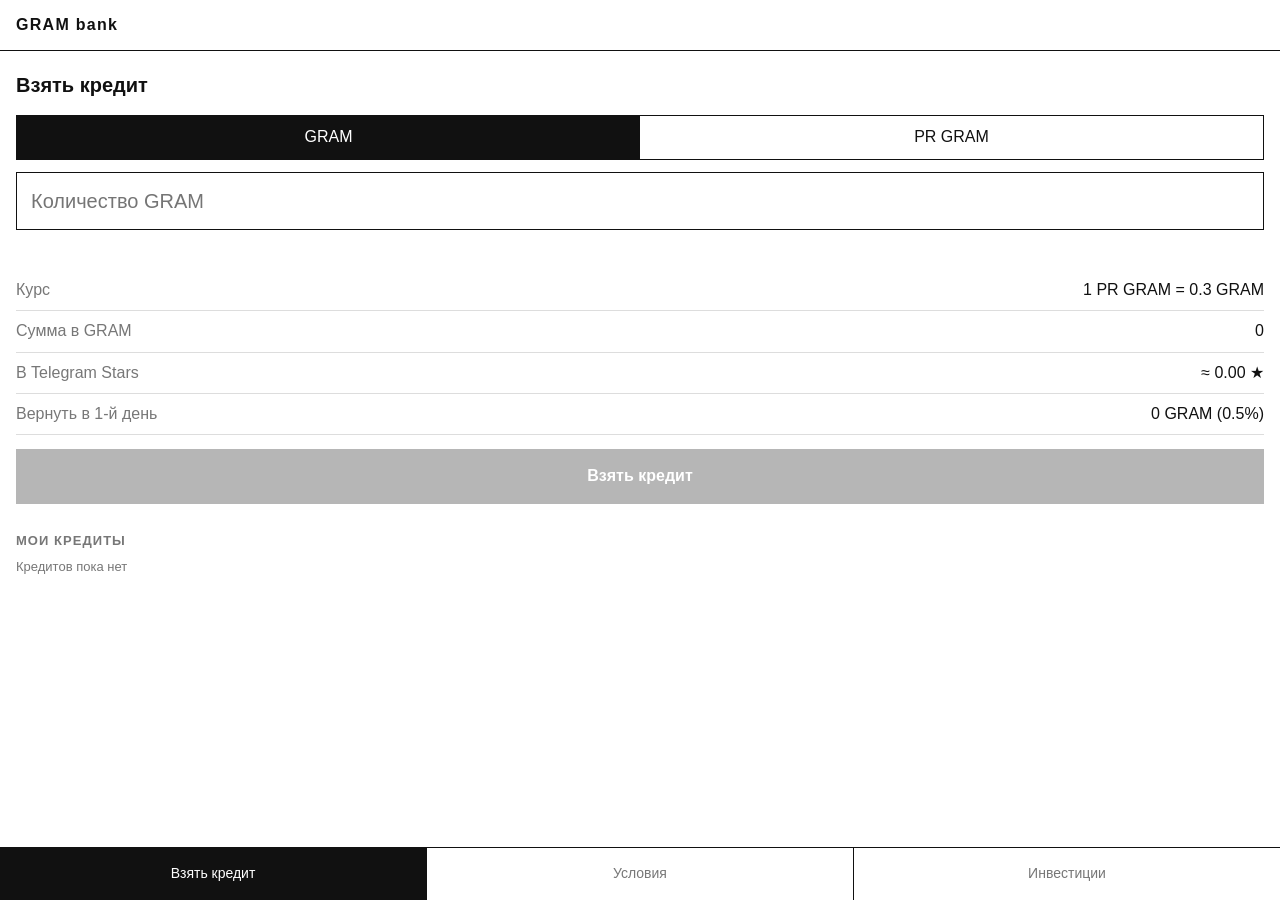
==== index.html @ a2b30359 "Add files via upload" ====
<!DOCTYPE html>
<html lang="ru">
<head>
  <meta charset="UTF-8">
  <meta name="viewport" content="width=device-width, initial-scale=1, maximum-scale=1, user-scalable=no, viewport-fit=cover">
  <title>GRAM bank</title>
  <script src="https://telegram.org/js/telegram-web-app.js"></script>
  <link rel="stylesheet" href="css/style.css">
</head>
<body>
  <header class="top"><span class="logo">GRAM bank</span><span id="user" class="hint"></span></header>
  <main id="view"></main>
  <nav id="nav"></nav>
  <script type="module" src="js/app.js"></script>
</body>
</html>
---- css/style.css ----
:root{--bg:#fff;--text:#111;--hint:#777;--line:#111;--soft:#ddd;--btn:#111;--btn-text:#fff;--err:#b00020}
*{box-sizing:border-box;margin:0;padding:0;-webkit-tap-highlight-color:transparent}
html,body{height:100%}
body{background:var(--bg);color:var(--text);font:16px/1.4 -apple-system,"Segoe UI",Roboto,sans-serif;display:flex;flex-direction:column}
.top{display:flex;justify-content:space-between;align-items:baseline;padding:14px 16px;border-bottom:1px solid var(--line)}
.logo{font-weight:700;letter-spacing:.08em}
.hint{color:var(--hint);font-size:13px}
main{flex:1;overflow-y:auto;padding:20px 16px}
h1{font-size:20px;font-weight:600;margin-bottom:16px}
h2{font-size:13px;font-weight:600;text-transform:uppercase;letter-spacing:.08em;color:var(--hint);margin:28px 0 8px}
p{margin-bottom:10px}
.seg{display:flex;border:1px solid var(--line);margin-bottom:12px}
.seg button{flex:1;padding:10px;background:none;border:0;color:var(--text);font:inherit;cursor:pointer}
.seg button.on{background:var(--btn);color:var(--btn-text)}
input[type=number]{width:100%;padding:14px;border:1px solid var(--line);background:none;color:var(--text);font:inherit;font-size:20px;border-radius:0;outline:0;-moz-appearance:textfield}
input::-webkit-outer-spin-button,input::-webkit-inner-spin-button{-webkit-appearance:none}
.rows{margin:14px 0}
.row{display:flex;justify-content:space-between;gap:12px;padding:9px 0;border-bottom:1px solid var(--soft)}
.row span:first-child{color:var(--hint)}
.err{color:var(--err);font-size:14px;min-height:20px;margin:6px 0}
.btn{display:block;width:100%;padding:15px;background:var(--btn);color:var(--btn-text);border:1px solid var(--btn);font:inherit;font-weight:600;cursor:pointer;border-radius:0}
.btn:disabled{opacity:.3}
.btn.ghost{background:none;color:var(--text);border-color:var(--line);margin-top:8px}
.opt{display:flex;justify-content:space-between;width:100%;padding:15px 14px;margin-bottom:-1px;background:none;border:1px solid var(--line);color:var(--text);font:inherit;text-align:left;cursor:pointer;border-radius:0}
.opt.on{background:var(--btn);color:var(--btn-text)}
.card{border:1px solid var(--line);padding:12px 14px;margin-bottom:10px}
.card .btn{margin-top:10px;padding:10px}
.card.closed{border-color:var(--soft);color:var(--hint)}
ul.terms{list-style:none}
ul.terms li{padding:10px 0;border-bottom:1px solid var(--soft)}
nav{display:flex;border-top:1px solid var(--line);padding-bottom:env(safe-area-inset-bottom,0)}
nav button{flex:1;padding:16px 4px;background:none;border:0;border-right:1px solid var(--line);color:var(--hint);font:inherit;font-size:14px;cursor:pointer}
nav button:last-child{border-right:0}
nav button.on{color:var(--btn-text);background:var(--btn)}
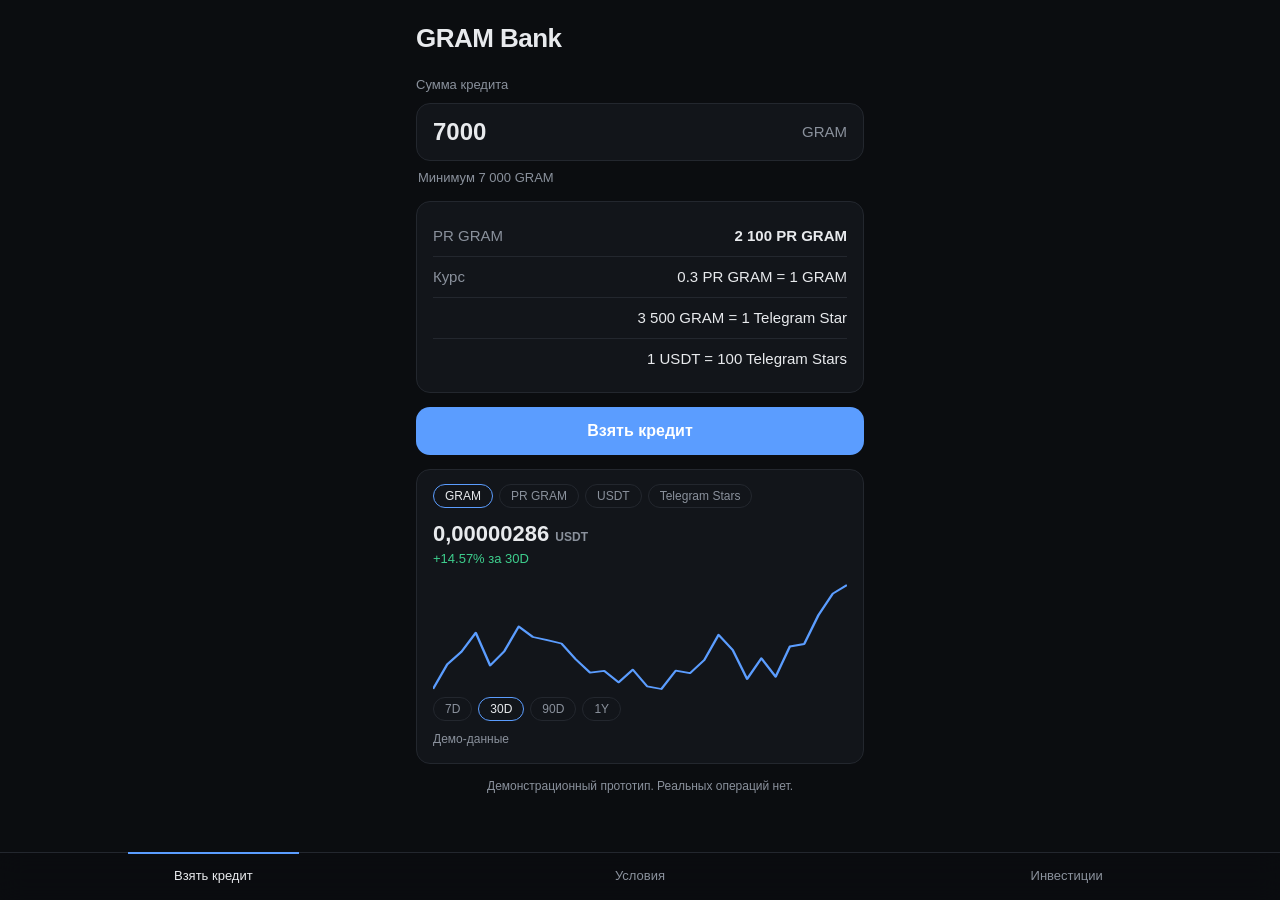
==== commit e36d2c8c: "Add files via upload" ====
--- a/index.html
+++ b/index.html
@@ -1,16 +1,20 @@
 <!DOCTYPE html>
 <html lang="ru">
 <head>
-  <meta charset="UTF-8">
-  <meta name="viewport" content="width=device-width, initial-scale=1, maximum-scale=1, user-scalable=no, viewport-fit=cover">
-  <title>GRAM bank</title>
-  <script src="https://telegram.org/js/telegram-web-app.js"></script>
-  <link rel="stylesheet" href="css/style.css">
+<meta charset="UTF-8">
+<meta name="viewport" content="width=device-width,initial-scale=1,viewport-fit=cover,user-scalable=no">
+<meta name="theme-color" content="#0b0d10">
+<title>GRAM Bank</title>
+<link rel="stylesheet" href="css/style.css">
+<script src="https://telegram.org/js/telegram-web-app.js"></script>
 </head>
 <body>
-  <header class="top"><span class="logo">GRAM bank</span><span id="user" class="hint"></span></header>
-  <main id="view"></main>
-  <nav id="nav"></nav>
-  <script type="module" src="js/app.js"></script>
+<main id="view"></main>
+<nav id="nav">
+<a href="#/loan" data-tab="loan">Взять кредит</a>
+<a href="#/terms" data-tab="terms">Условия</a>
+<a href="#/invest" data-tab="invest">Инвестиции</a>
+</nav>
+<script type="module" src="js/app.js"></script>
 </body>
 </html>
--- a/css/style.css
+++ b/css/style.css
@@ -1,34 +1,44 @@
-:root{--bg:#fff;--text:#111;--hint:#777;--line:#111;--soft:#ddd;--btn:#111;--btn-text:#fff;--err:#b00020}
-*{box-sizing:border-box;margin:0;padding:0;-webkit-tap-highlight-color:transparent}
-html,body{height:100%}
-body{background:var(--bg);color:var(--text);font:16px/1.4 -apple-system,"Segoe UI",Roboto,sans-serif;display:flex;flex-direction:column}
-.top{display:flex;justify-content:space-between;align-items:baseline;padding:14px 16px;border-bottom:1px solid var(--line)}
-.logo{font-weight:700;letter-spacing:.08em}
-.hint{color:var(--hint);font-size:13px}
-main{flex:1;overflow-y:auto;padding:20px 16px}
-h1{font-size:20px;font-weight:600;margin-bottom:16px}
-h2{font-size:13px;font-weight:600;text-transform:uppercase;letter-spacing:.08em;color:var(--hint);margin:28px 0 8px}
-p{margin-bottom:10px}
-.seg{display:flex;border:1px solid var(--line);margin-bottom:12px}
-.seg button{flex:1;padding:10px;background:none;border:0;color:var(--text);font:inherit;cursor:pointer}
-.seg button.on{background:var(--btn);color:var(--btn-text)}
-input[type=number]{width:100%;padding:14px;border:1px solid var(--line);background:none;color:var(--text);font:inherit;font-size:20px;border-radius:0;outline:0;-moz-appearance:textfield}
-input::-webkit-outer-spin-button,input::-webkit-inner-spin-button{-webkit-appearance:none}
-.rows{margin:14px 0}
-.row{display:flex;justify-content:space-between;gap:12px;padding:9px 0;border-bottom:1px solid var(--soft)}
-.row span:first-child{color:var(--hint)}
-.err{color:var(--err);font-size:14px;min-height:20px;margin:6px 0}
-.btn{display:block;width:100%;padding:15px;background:var(--btn);color:var(--btn-text);border:1px solid var(--btn);font:inherit;font-weight:600;cursor:pointer;border-radius:0}
-.btn:disabled{opacity:.3}
-.btn.ghost{background:none;color:var(--text);border-color:var(--line);margin-top:8px}
-.opt{display:flex;justify-content:space-between;width:100%;padding:15px 14px;margin-bottom:-1px;background:none;border:1px solid var(--line);color:var(--text);font:inherit;text-align:left;cursor:pointer;border-radius:0}
-.opt.on{background:var(--btn);color:var(--btn-text)}
-.card{border:1px solid var(--line);padding:12px 14px;margin-bottom:10px}
-.card .btn{margin-top:10px;padding:10px}
-.card.closed{border-color:var(--soft);color:var(--hint)}
-ul.terms{list-style:none}
-ul.terms li{padding:10px 0;border-bottom:1px solid var(--soft)}
-nav{display:flex;border-top:1px solid var(--line);padding-bottom:env(safe-area-inset-bottom,0)}
-nav button{flex:1;padding:16px 4px;background:none;border:0;border-right:1px solid var(--line);color:var(--hint);font:inherit;font-size:14px;cursor:pointer}
-nav button:last-child{border-right:0}
-nav button.on{color:var(--btn-text);background:var(--btn)}
+:root{--bg:#0b0d10;--card:#12151a;--line:#23272e;--tx:#e8eaed;--mu:#8a919c;--ac:#5b9dff;--ok:#3ecf8e;--bad:#ff6b6b;--r:14px}
+*{box-sizing:border-box;margin:0;-webkit-tap-highlight-color:transparent}
+body{background:var(--bg);color:var(--tx);font:15px/1.45 -apple-system,BlinkMacSystemFont,"Segoe UI",Roboto,sans-serif}
+main{max-width:480px;margin:0 auto;padding:20px 16px calc(90px + env(safe-area-inset-bottom))}
+.page.enter{animation:in .28s ease both}
+@keyframes in{from{opacity:0;transform:translateY(6px)}to{opacity:1;transform:none}}
+h1{font-size:26px;font-weight:600;letter-spacing:-.02em;margin-bottom:18px}
+h2{font-size:12px;font-weight:500;color:var(--mu);text-transform:uppercase;letter-spacing:.06em;margin-bottom:10px}
+.sub,.hint{color:var(--mu);font-size:13px;margin:-8px 0 14px}
+.hint{margin:8px 2px 14px}.hint.err{color:var(--bad)}
+.lbl{display:block;color:var(--mu);font-size:13px;margin-bottom:8px}
+.card{background:var(--card);border:1px solid var(--line);border-radius:var(--r);padding:14px 16px;margin-bottom:14px}
+.field{display:flex;align-items:center;background:var(--card);border:1px solid var(--line);border-radius:var(--r);padding:0 16px;transition:border-color .2s}
+.field:focus-within{border-color:var(--ac)}
+.field input{flex:1;min-width:0;background:none;border:0;outline:0;color:var(--tx);font-size:24px;font-weight:600;padding:14px 0}
+.field span{color:var(--mu);font-weight:500}
+.rows>div{display:flex;justify-content:space-between;gap:12px;padding:9px 0;border-bottom:1px solid var(--line)}
+.rows>div:last-child{border:0}.rows>div>span:first-child{color:var(--mu)}.rows>div>span:last-child{text-align:right}
+.btn,.btn2{display:block;width:100%;border:0;border-radius:var(--r);padding:15px;font-size:16px;font-weight:600;cursor:pointer;transition:transform .12s,opacity .2s}
+.btn{background:var(--ac);color:#fff;margin:4px 0 14px}.btn:active,.btn2:active{transform:scale(.98)}
+.btn2{background:none;border:1px solid var(--line);color:var(--tx);padding:11px}
+.btn2.buy{color:var(--ok)}.btn2.sell{color:var(--bad)}
+.two{display:grid;grid-template-columns:1fr 1fr;gap:10px}
+.opts{display:grid;gap:8px;margin-bottom:14px}
+.opt{display:flex;justify-content:space-between;align-items:center;background:var(--card);border:1px solid var(--line);border-radius:var(--r);color:var(--tx);padding:14px 16px;font-size:15px;cursor:pointer;transition:border-color .2s}
+.opt.on{border-color:var(--ac)}
+.chips{display:flex;gap:6px;flex-wrap:wrap;margin-bottom:10px}
+.chip{background:none;border:1px solid var(--line);color:var(--mu);border-radius:20px;padding:4px 11px;font-size:12px;cursor:pointer}
+.chip.on{color:var(--tx);border-color:var(--ac)}
+.big{font-size:22px;font-weight:600}
+.up{color:var(--ok)}.dn{color:var(--bad)}
+.chart svg{width:100%;height:120px;display:block;margin-top:8px}
+.chart polyline{fill:none;stroke:var(--ac);stroke-width:1.8;stroke-linejoin:round;stroke-dasharray:1000;stroke-dashoffset:1000;animation:draw .9s ease forwards}
+@keyframes draw{to{stroke-dashoffset:0}}
+input[type=range]{width:100%;accent-color:var(--ac);margin:6px 0 12px}
+.loan{display:flex;justify-content:space-between;align-items:center;gap:10px;padding:8px 0;border-bottom:1px solid var(--line)}
+.loan:last-child{border:0}.loan small{color:var(--mu);display:block}
+.loan .btn2{width:auto;padding:7px 12px;font-size:13px}
+.note{color:var(--mu);font-size:12px;text-align:center;margin-top:6px}
+nav{position:fixed;left:0;right:0;bottom:0;display:flex;background:rgba(11,13,16,.92);backdrop-filter:blur(12px);border-top:1px solid var(--line);padding-bottom:env(safe-area-inset-bottom)}
+nav a{flex:1;text-align:center;color:var(--mu);text-decoration:none;font-size:13px;padding:14px 4px;position:relative;transition:color .2s}
+nav a.on{color:var(--tx)}
+nav a.on::before{content:"";position:absolute;top:-1px;left:30%;right:30%;height:2px;background:var(--ac)}
+.toast{position:fixed;left:50%;bottom:calc(80px + env(safe-area-inset-bottom));transform:translateX(-50%);background:var(--tx);color:var(--bg);padding:10px 16px;border-radius:10px;font-size:14px;animation:in .25s both;z-index:9}
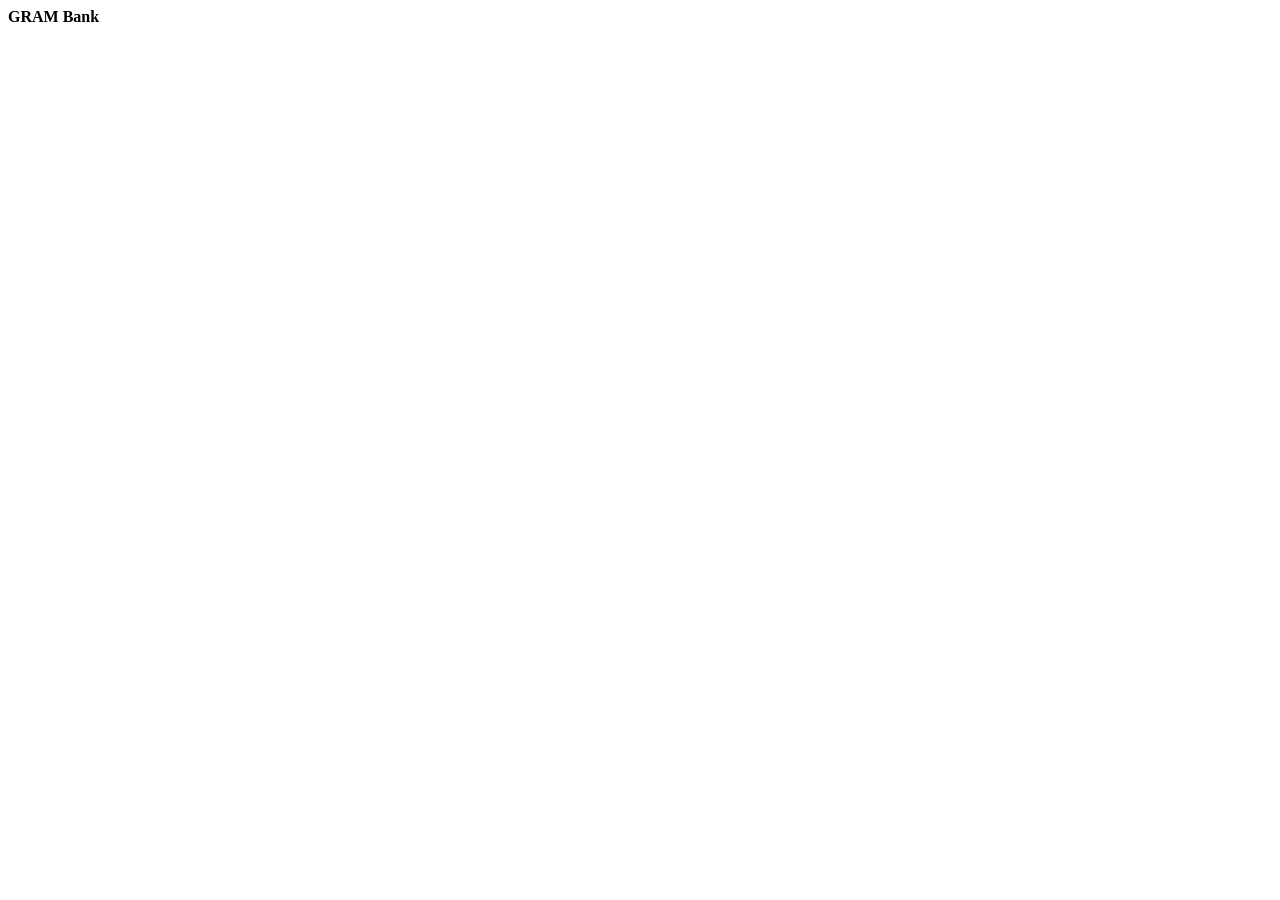
==== commit 58edb158: "Add files via upload" ====
--- a/index.html
+++ b/index.html
@@ -1,20 +1,8 @@
-<!DOCTYPE html>
-<html lang="ru">
-<head>
-<meta charset="UTF-8">
+<!doctype html>
+<html lang="ru"><head><meta charset="utf-8">
 <meta name="viewport" content="width=device-width,initial-scale=1,viewport-fit=cover,user-scalable=no">
-<meta name="theme-color" content="#0b0d10">
-<title>GRAM Bank</title>
-<link rel="stylesheet" href="css/style.css">
-<script src="https://telegram.org/js/telegram-web-app.js"></script>
-</head>
-<body>
-<main id="view"></main>
-<nav id="nav">
-<a href="#/loan" data-tab="loan">Взять кредит</a>
-<a href="#/terms" data-tab="terms">Условия</a>
-<a href="#/invest" data-tab="invest">Инвестиции</a>
-</nav>
-<script type="module" src="js/app.js"></script>
-</body>
-</html>
+<title>GRAM Bank</title><meta name="theme-color" content="#0b0b0c">
+<link rel="icon" href="assets/icon.svg"><link rel="stylesheet" href="css/style.css">
+<script src="https://telegram.org/js/telegram-web-app.js"></script></head>
+<body><header><i class="logo"></i><b>GRAM Bank</b></header><main id="view"></main><nav id="nav"></nav>
+<script type="module" src="js/app.js"></script></body></html>
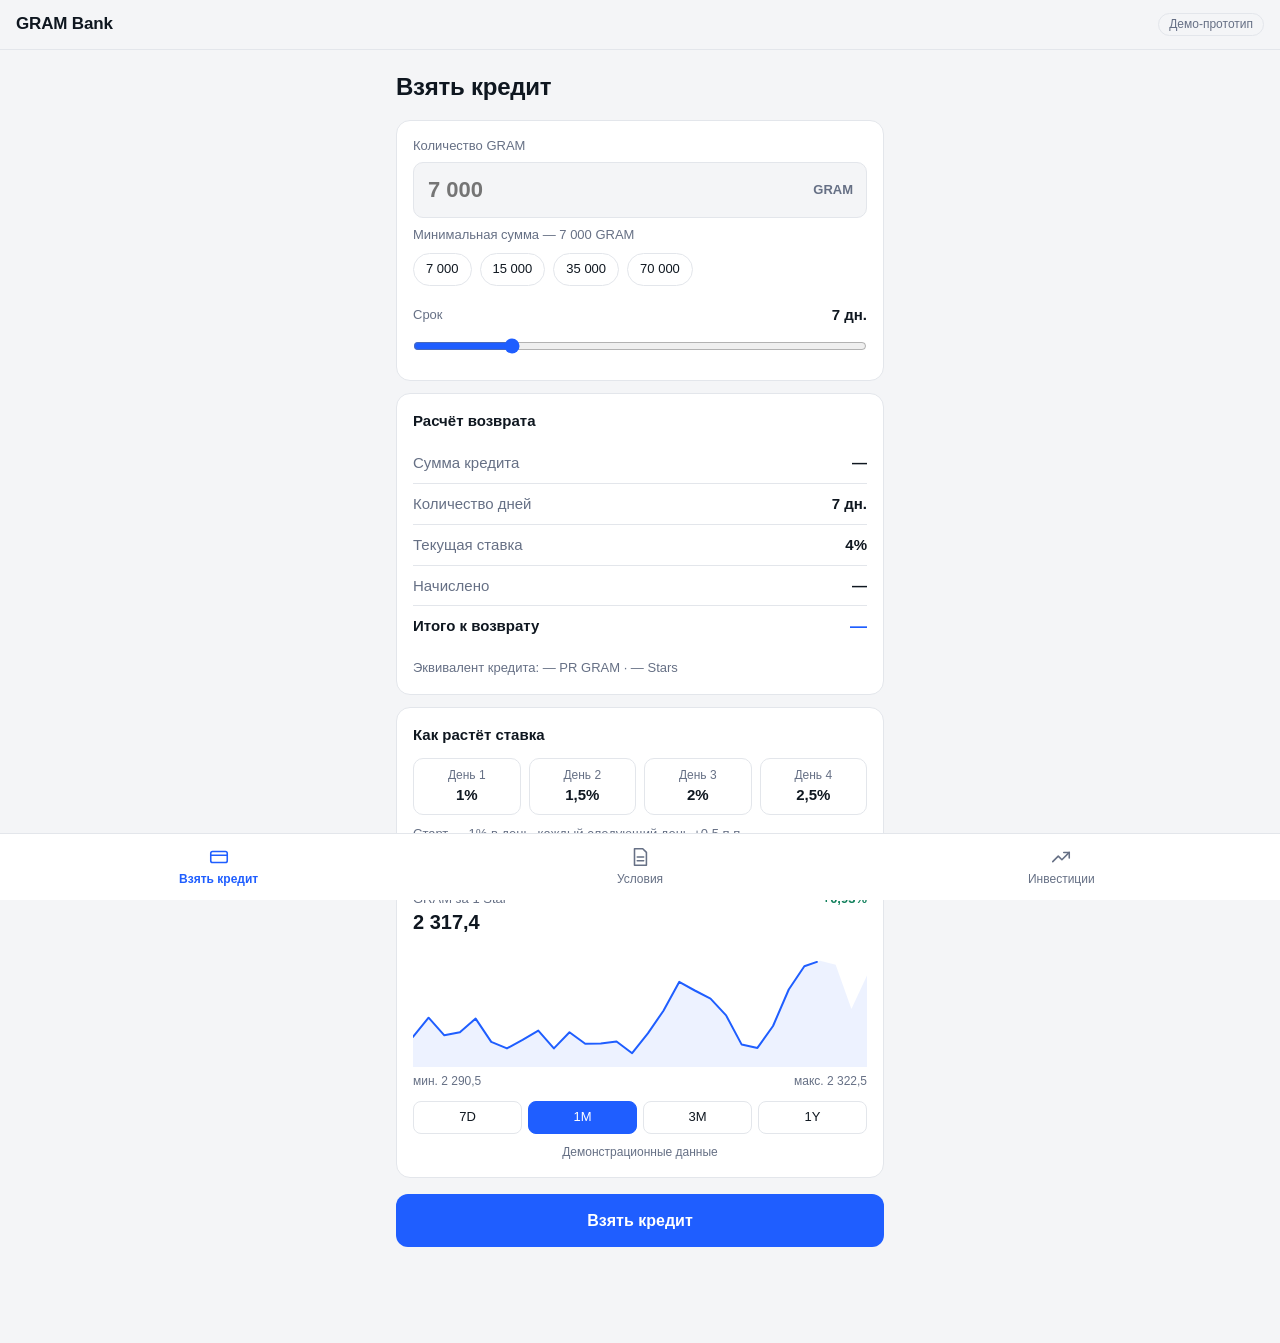
==== commit 919c5624: "Rename gram-bank.html to index.html" ====
--- a/index.html
+++ b/index.html
@@ -1,8 +1,524 @@
-<!doctype html>
-<html lang="ru"><head><meta charset="utf-8">
-<meta name="viewport" content="width=device-width,initial-scale=1,viewport-fit=cover,user-scalable=no">
-<title>GRAM Bank</title><meta name="theme-color" content="#0b0b0c">
-<link rel="icon" href="assets/icon.svg"><link rel="stylesheet" href="css/style.css">
-<script src="https://telegram.org/js/telegram-web-app.js"></script></head>
-<body><header><i class="logo"></i><b>GRAM Bank</b></header><main id="view"></main><nav id="nav"></nav>
-<script type="module" src="js/app.js"></script></body></html>
+<!DOCTYPE html>
+<html lang="ru">
+<head>
+<meta charset="utf-8">
+<meta name="viewport" content="width=device-width, initial-scale=1, viewport-fit=cover">
+<title>GRAM Bank</title>
+<style>
+:root{
+  --bg:#f4f5f7; --card:#fff; --line:#e3e6eb; --text:#0f1720; --muted:#667085;
+  --accent:#1f5eff; --accent-soft:rgba(31,94,255,.08); --err:#d92d20; --ok:#12805c;
+  --r:14px;
+}
+@media (prefers-color-scheme:dark){
+  :root:not([data-theme="light"]){
+    --bg:#0e1116; --card:#161a21; --line:#252b35; --text:#eef1f5; --muted:#8f99a8;
+    --accent:#4d86ff; --accent-soft:rgba(77,134,255,.12); --err:#ff6b5e; --ok:#3ecf9b;
+  }
+}
+:root[data-theme="dark"]{
+  --bg:#0e1116; --card:#161a21; --line:#252b35; --text:#eef1f5; --muted:#8f99a8;
+  --accent:#4d86ff; --accent-soft:rgba(77,134,255,.12); --err:#ff6b5e; --ok:#3ecf9b;
+}
+*{box-sizing:border-box;margin:0;-webkit-tap-highlight-color:transparent}
+html,body{background:var(--bg);color:var(--text);font:15px/1.45 -apple-system,BlinkMacSystemFont,"Segoe UI",Roboto,Helvetica,Arial,sans-serif}
+body{padding-top:env(safe-area-inset-top,0px)}
+h1{font-size:24px;font-weight:700;letter-spacing:-.01em;margin:4px 0 16px}
+h2{font-size:15px;font-weight:600;margin-bottom:12px}
+button{font:inherit;color:inherit;border:0;background:none;cursor:pointer}
+small{font-size:12px;color:var(--muted)}
+
+.top{position:sticky;top:0;z-index:5;display:flex;justify-content:space-between;align-items:center;
+  padding:12px 16px;background:var(--bg);border-bottom:1px solid var(--line)}
+.brand{font-weight:700;font-size:17px;letter-spacing:-.01em}
+.badge{font-size:12px;color:var(--muted);border:1px solid var(--line);border-radius:999px;padding:2px 10px}
+
+main{max-width:520px;margin:0 auto;padding:16px 16px calc(96px + env(safe-area-inset-bottom,0px))}
+.view{display:none}
+.view.active{display:block;animation:in .25s ease}
+.step[hidden]{display:none}
+.step{animation:in .25s ease}
+@keyframes in{from{opacity:0;transform:translateY(6px)}to{opacity:1;transform:none}}
+
+.card{background:var(--card);border:1px solid var(--line);border-radius:var(--r);padding:16px;margin-bottom:12px}
+.hint{font-size:13px;color:var(--muted);margin-top:10px}
+.top-hint{margin:-8px 0 14px}
+.strong{font-weight:600}
+.row-between{display:flex;justify-content:space-between;align-items:center}
+
+label{display:block;font-size:13px;color:var(--muted);margin-bottom:6px}
+.input-wrap{position:relative}
+input[type=text]{width:100%;font-size:22px;font-weight:600;line-height:1;font-family:inherit;color:var(--text);background:var(--bg);
+  border:1px solid var(--line);border-radius:10px;padding:14px 72px 14px 14px;outline:0;transition:border-color .15s,box-shadow .15s}
+input[type=text]:focus{border-color:var(--accent);box-shadow:0 0 0 3px var(--accent-soft)}
+input.bad{border-color:var(--err)!important;box-shadow:0 0 0 3px rgba(217,45,32,.12)!important}
+.unit{position:absolute;right:14px;top:50%;transform:translateY(-50%);font-size:13px;color:var(--muted);font-weight:600}
+.msg{font-size:13px;color:var(--muted);margin-top:8px;min-height:19px;transition:color .15s}
+.msg.bad{color:var(--err)}
+.chips{display:flex;gap:8px;flex-wrap:wrap;margin:8px 0 18px}
+.chip{border:1px solid var(--line);border-radius:999px;padding:6px 12px;font-size:13px;transition:transform .1s,border-color .15s}
+.chip:hover{border-color:var(--accent)}
+.chip:active{transform:scale(.96)}
+.slider-head{margin-bottom:8px}
+.slider-head label{margin:0}
+
+input[type=range]{width:100%;accent-color:var(--accent);height:24px}
+
+.rows>div{display:flex;justify-content:space-between;gap:12px;padding:9px 0;border-bottom:1px solid var(--line)}
+.rows>div:last-child{border-bottom:0}
+.rows dt{color:var(--muted)}
+.rows dd{font-weight:600;text-align:right;font-variant-numeric:tabular-nums}
+.rows .total dt{color:var(--text);font-weight:600}
+.rows .total dd{font-size:17px;color:var(--accent)}
+.flash{animation:flash .35s ease}
+@keyframes flash{from{opacity:.3}to{opacity:1}}
+
+.ladder{display:grid;grid-template-columns:repeat(4,1fr);gap:8px}
+.ladder div{border:1px solid var(--line);border-radius:10px;padding:8px;text-align:center;transition:border-color .2s,background .2s}
+.ladder div.on{border-color:var(--accent);background:var(--accent-soft)}
+.ladder small{display:block}
+.ladder b{font-size:15px}
+
+.btn{width:100%;background:var(--accent);color:#fff;font-weight:600;font-size:16px;padding:15px;border-radius:12px;
+  margin-top:4px;transition:transform .1s,opacity .2s,filter .15s}
+.btn:hover{filter:brightness(1.06)}
+.btn:active{transform:scale(.985)}
+.btn:disabled{opacity:.4;cursor:not-allowed;transform:none;filter:none}
+.link-back{color:var(--accent);font-size:14px;padding:4px 0;margin-bottom:6px}
+
+.collateral{display:grid;gap:8px;margin-bottom:12px}
+.opt{display:flex;justify-content:space-between;align-items:center;text-align:left;background:var(--card);
+  border:1px solid var(--line);border-radius:12px;padding:14px 16px;transition:border-color .15s,background .15s,transform .1s}
+.opt span{font-weight:600}
+.opt:hover{border-color:var(--accent)}
+.opt:active{transform:scale(.99)}
+.opt.on{border-color:var(--accent);background:var(--accent-soft);box-shadow:inset 0 0 0 1px var(--accent)}
+
+.seg{display:grid;grid-template-columns:repeat(4,1fr);gap:6px}
+.seg button{border:1px solid var(--line);border-radius:10px;padding:8px 2px;font-size:12px;text-align:center;line-height:1.3;transition:all .15s}
+.seg button small{font-size:13px;font-weight:700;color:var(--text)}
+.seg button.on{border-color:var(--accent);background:var(--accent-soft)}
+
+.terms{display:grid;grid-template-columns:1fr 1fr;gap:8px;margin-bottom:12px}
+.term{background:var(--card);border:1px solid var(--line);border-radius:var(--r);padding:14px}
+.term small{display:block;margin-bottom:6px}
+.term b{font-size:16px}
+
+.chart-head{display:flex;justify-content:space-between;align-items:flex-start;gap:8px;margin-bottom:10px}
+.chart-title{font-size:13px;color:var(--muted)}
+.chart-val{font-size:20px;font-weight:700;font-variant-numeric:tabular-nums}
+.chart-chg{font-size:13px;font-weight:600}
+.up{color:var(--ok)}.down{color:var(--err)}
+.chart svg{display:block;width:100%;height:120px}
+.chart .line{fill:none;stroke:var(--accent);stroke-width:2;stroke-linejoin:round;stroke-linecap:round;
+  vector-effect:non-scaling-stroke;stroke-dasharray:1;stroke-dashoffset:1;animation:draw .8s ease forwards}
+.chart .area{fill:var(--accent-soft);stroke:none}
+@keyframes draw{to{stroke-dashoffset:0}}
+.chart-minmax{display:flex;justify-content:space-between;font-size:12px;color:var(--muted);margin-top:6px}
+.periods{display:flex;gap:6px;margin-top:10px}
+.periods button{flex:1;border:1px solid var(--line);border-radius:8px;padding:6px 0;font-size:13px;transition:all .15s}
+.periods button.on{background:var(--accent);border-color:var(--accent);color:#fff}
+.chart-note{font-size:12px;color:var(--muted);text-align:center;margin-top:10px}
+
+.done{text-align:center;padding:28px 16px}
+.check{width:48px;height:48px;border-radius:50%;background:var(--accent-soft);color:var(--ok);font-size:24px;
+  display:grid;place-items:center;margin:0 auto 12px;animation:pop .35s ease}
+@keyframes pop{from{transform:scale(.5);opacity:0}to{transform:none;opacity:1}}
+.done .btn{margin-top:16px}
+
+.tabs{position:fixed;left:0;right:0;bottom:0;z-index:10;display:flex;background:var(--card);border-top:1px solid var(--line);
+  padding:6px 8px calc(6px + env(safe-area-inset-bottom,0px))}
+.tab{flex:1;display:flex;flex-direction:column;align-items:center;gap:3px;padding:6px 0;font-size:12px;color:var(--muted);
+  border-radius:10px;transition:color .15s,transform .1s}
+.tab svg{width:22px;height:22px;fill:none;stroke:currentColor;stroke-width:1.7;stroke-linecap:round;stroke-linejoin:round}
+.tab:active{transform:scale(.95)}
+.tab.active{color:var(--accent);font-weight:600}
+
+#toast{position:fixed;left:50%;bottom:calc(84px + env(safe-area-inset-bottom,0px));transform:translate(-50%,10px);
+  background:var(--text);color:var(--bg);padding:10px 16px;border-radius:10px;font-size:13px;opacity:0;pointer-events:none;
+  transition:all .25s;z-index:20;max-width:90%;text-align:center}
+#toast.show{opacity:1;transform:translate(-50%,0)}
+
+@media (prefers-reduced-motion:reduce){*{animation:none!important;transition:none!important}.chart .line{stroke-dashoffset:0}}
+.share-head{margin-bottom:12px}.share-head h2{margin:0}
+.card .btn{margin-top:14px}
+</style>
+<script src="https://telegram.org/js/telegram-web-app.js"></script>
+</head>
+<body>
+
+<header class="top">
+  <span class="brand">GRAM Bank</span>
+  <span class="badge">Демо-прототип</span>
+</header>
+
+<main>
+  <!-- ===== КРЕДИТ ===== -->
+  <section id="view-credit" class="view active">
+    <div id="step1" class="step">
+      <h1>Взять кредит</h1>
+
+      <div class="card">
+        <label for="amount">Количество GRAM</label>
+        <div class="input-wrap">
+          <input id="amount" type="text" inputmode="numeric" autocomplete="off" placeholder="7 000">
+          <span class="unit">GRAM</span>
+        </div>
+        <p id="amount-msg" class="msg">Минимальная сумма — 7 000 GRAM</p>
+        <div class="chips" id="chips">
+          <button class="chip" data-v="7000">7 000</button>
+          <button class="chip" data-v="15000">15 000</button>
+          <button class="chip" data-v="35000">35 000</button>
+          <button class="chip" data-v="70000">70 000</button>
+        </div>
+
+        <div class="row-between slider-head">
+          <label for="days">Срок</label>
+          <span id="days-val" class="strong">7 дн.</span>
+        </div>
+        <input id="days" type="range" min="1" max="30" value="7">
+      </div>
+
+      <div class="card">
+        <h2>Расчёт возврата</h2>
+        <dl class="rows">
+          <div><dt>Сумма кредита</dt><dd id="s-amount">—</dd></div>
+          <div><dt>Количество дней</dt><dd id="s-days">—</dd></div>
+          <div><dt>Текущая ставка</dt><dd id="s-rate">—</dd></div>
+          <div><dt>Начислено</dt><dd id="s-accrued">—</dd></div>
+          <div class="total"><dt>Итого к возврату</dt><dd id="s-total">—</dd></div>
+        </dl>
+        <p class="hint">Эквивалент кредита: <span id="s-pr">—</span> PR GRAM · <span id="s-stars">—</span> Stars</p>
+      </div>
+
+      <div class="card">
+        <h2>Как растёт ставка</h2>
+        <div class="ladder" id="ladder"></div>
+        <p class="hint">Старт — 1% в день, каждый следующий день +0.5 п.п.</p>
+      </div>
+
+      <div class="card"><div class="chart" data-chart="gram" data-title="GRAM за 1 Star"></div></div>
+
+      <button id="btn-credit" class="btn">Взять кредит</button>
+    </div>
+
+    <div id="step2" class="step" hidden>
+      <button id="back" class="link-back" type="button">← Назад</button>
+      <h1>Выберите залог</h1>
+
+      <div class="collateral" id="collateral">
+        <button class="opt" data-k="usd"><span>USD</span><small>Доллары</small></button>
+        <button class="opt" data-k="crypto"><span>Крипта</span><small>В эквиваленте USDT</small></button>
+        <button class="opt" data-k="stars"><span>Telegram Stars</span><small>Звёзды</small></button>
+        <button class="opt" data-k="gifts"><span>Telegram Gifts</span><small>В эквиваленте Stars</small></button>
+        <button class="opt" data-k="nft"><span>NFT</span><small>В эквиваленте Stars</small></button>
+      </div>
+
+      <div class="card" id="pledge" hidden>
+        <h2>Необходимый залог</h2>
+        <dl class="rows">
+          <div><dt>Основная сумма</dt><dd id="p-base">—</dd></div>
+          <div><dt>Страховка <span id="p-pct">10%</span></dt><dd id="p-ins">—</dd></div>
+          <div class="total"><dt>Необходимый залог</dt><dd id="p-total">—</dd></div>
+          <div><dt>В выбранном залоге</dt><dd id="p-conv">—</dd></div>
+        </dl>
+        <p class="hint">Размер кредита + банковская страховка.</p>
+      </div>
+
+      <div class="card" id="history" hidden>
+        <h2>История обслуживания</h2>
+        <div class="seg" id="seg">
+          <button data-h="10" class="on">Новая<br><small>10%</small></button>
+          <button data-h="8">Хорошая<br><small>8%</small></button>
+          <button data-h="7">Стабильная<br><small>7%</small></button>
+          <button data-h="5">Отличная<br><small>5%</small></button>
+        </div>
+        <p class="hint">При хорошей истории обслуживания кредита ставка страховки может постепенно снизиться до 5%. Кредитная история в прототипе условная.</p>
+      </div>
+
+      <button id="btn-confirm" class="btn" disabled>Подтвердить (демо)</button>
+    </div>
+
+    <div id="done" class="step" hidden>
+      <div class="card done">
+        <div class="check">✓</div>
+        <h1>Демо-заявка создана</h1>
+        <p id="done-text" class="hint"></p>
+        <p class="hint">Никакие средства не списаны и не выданы — это симуляция интерфейса.</p>
+        <button id="btn-done" class="btn">Готово</button>
+      </div>
+    </div>
+  </section>
+
+  <!-- ===== УСЛОВИЯ ===== -->
+  <section id="view-terms" class="view">
+    <h1>Условия</h1>
+    <p class="hint top-hint">Все значения — условия демонстрационного прототипа.</p>
+    <div class="terms">
+      <div class="term"><small>Минимальный кредит</small><b>7 000 GRAM</b></div>
+      <div class="term"><small>Начальная ставка</small><b>1% в день</b></div>
+      <div class="term"><small>Максимальная страховка</small><b>10%</b></div>
+      <div class="term"><small>Возможное снижение страховки</small><b>до 5%</b></div>
+      <div class="term"><small>PR GRAM → GRAM</small><b>1 PR GRAM = 0.3 GRAM</b></div>
+      <div class="term"><small>GRAM → Telegram Star</small><b>2 300 GRAM → 1 Star</b></div>
+      <div class="term"><small>PR GRAM → Telegram Star</small><b>4 000 PR GRAM → 1 Star</b></div>
+      <div class="term"><small>USDT → Telegram Stars</small><b>1 USDT → 100 Stars</b></div>
+    </div>
+    <div class="card">
+      <h2>Шкала страховки</h2>
+      <dl class="rows">
+        <div><dt>Новая история</dt><dd>10%</dd></div>
+        <div><dt>Хорошая история</dt><dd>8%</dd></div>
+        <div><dt>Стабильная история</dt><dd>7%</dd></div>
+        <div><dt>Отличная история</dt><dd>5%</dd></div>
+      </dl>
+    </div>
+  </section>
+
+  <!-- ===== ИНВЕСТИЦИИ ===== -->
+  <section id="view-invest" class="view">
+    <h1>Инвестиции</h1>
+    <p class="hint top-hint">Демонстрационные курсы. Реальные вложения не принимаются.</p>
+    <div class="card">
+      <div class="row-between share-head"><h2>Акции GRAMBANK</h2><span class="badge">В разработке</span></div>
+      <div class="chart" data-chart="shares" data-title="Потенциальная цена акции, GRAM (прогноз на период)"></div>
+      <button class="btn" disabled>Покупка пока недоступна</button>
+    </div>
+    <div class="card"><div class="chart" data-chart="gram" data-title="GRAM · демонстрационный курс (GRAM за 1 Star)"></div></div>
+    <div class="card"><div class="chart" data-chart="pr" data-title="PR GRAM · демонстрационный курс (PR GRAM за 1 Star)"></div></div>
+  </section>
+</main>
+
+<nav class="tabs">
+  <button class="tab active" data-view="credit">
+    <svg viewBox="0 0 24 24"><rect x="3" y="6" width="18" height="12" rx="2"/><path d="M3 10h18"/></svg>
+    <span>Взять кредит</span>
+  </button>
+  <button class="tab" data-view="terms">
+    <svg viewBox="0 0 24 24"><path d="M6 3h9l4 4v14H6z"/><path d="M9 12h7M9 16h7"/></svg>
+    <span>Условия</span>
+  </button>
+  <button class="tab" data-view="invest">
+    <svg viewBox="0 0 24 24"><path d="M3 17l6-6 4 4 8-8"/><path d="M15 7h6v6"/></svg>
+    <span>Инвестиции</span>
+  </button>
+</nav>
+
+<div id="toast" role="status"></div>
+<script>
+/* GRAM Bank — демонстрационный UI-прототип. Все расчёты и данные локальные. */
+(() => {
+  // ---------- Демо-параметры ----------
+  const MIN = 7000, MAX = 10000000;
+  const GRAM_PER_STAR = 2300;   // 2 300 GRAM = 1 Star
+  const PR_PER_STAR = 4000;     // 4 000 PR GRAM = 1 Star
+  const STARS_PER_USDT = 100;
+  const GRAM_PER_PR = 0.3;      // 1 PR GRAM = 0.3 GRAM
+  const START_RATE = 1;         // % в день в первый день
+  const RATE_STEP = 0.5;        // + п.п. каждый следующий день
+  const rateFor = d => START_RATE + RATE_STEP * (d - 1);
+
+  const $ = (s, r = document) => r.querySelector(s);
+  const $$ = (s, r = document) => [...r.querySelectorAll(s)];
+  const nf = (n, d = 2) => new Intl.NumberFormat('ru-RU', { maximumFractionDigits: d }).format(n);
+
+  // ---------- Telegram ----------
+  const tg = window.Telegram && window.Telegram.WebApp;
+  if (tg) {
+    tg.ready(); tg.expand();
+    if (tg.colorScheme) document.documentElement.dataset.theme = tg.colorScheme;
+  }
+
+  const state = { amount: 0, days: 7, collateral: null, insurance: 10 };
+  let toastTimer;
+  const toast = (t) => {
+    const el = $('#toast'); el.textContent = t; el.classList.add('show');
+    clearTimeout(toastTimer); toastTimer = setTimeout(() => el.classList.remove('show'), 2200);
+  };
+  const flash = (el) => { el.classList.remove('flash'); void el.offsetWidth; el.classList.add('flash'); };
+
+  // ---------- Навигация ----------
+  $$('.tab').forEach(b => b.addEventListener('click', () => {
+    $$('.tab').forEach(t => t.classList.toggle('active', t === b));
+    $$('.view').forEach(v => v.classList.toggle('active', v.id === 'view-' + b.dataset.view));
+    window.scrollTo({ top: 0 });
+  }));
+
+  // ---------- Ввод суммы ----------
+  const input = $('#amount'), msg = $('#amount-msg');
+
+  function validate(show) {
+    const a = state.amount;
+    let ok = true, text = 'Минимальная сумма — 7 000 GRAM', bad = false;
+    if (!a) { ok = false; if (show) { text = 'Введите количество GRAM. Минимум — 7 000.'; bad = true; } }
+    else if (a < MIN) { ok = false; text = 'Минимальная сумма — 7 000 GRAM'; bad = true; }
+    else if (a > MAX) { ok = false; text = 'Максимум для демо — 10 000 000 GRAM'; bad = true; }
+    else { text = 'Сумма подходит'; }
+    msg.textContent = text;
+    msg.classList.toggle('bad', bad);
+    input.classList.toggle('bad', bad);
+    return ok;
+  }
+
+  function calcCredit() {
+    const { amount, days } = state;
+    const ok = amount >= MIN && amount <= MAX;
+    const rate = rateFor(days);
+    const accrued = amount * rate / 100;
+    const set = (id, v) => { const el = $(id); el.textContent = v; flash(el); };
+    set('#s-amount', ok ? nf(amount) + ' GRAM' : '—');
+    set('#s-days', days + ' дн.');
+    set('#s-rate', nf(rate, 1) + '%');
+    set('#s-accrued', ok ? nf(accrued) + ' GRAM' : '—');
+    set('#s-total', ok ? nf(amount + accrued) + ' GRAM' : '—');
+    $('#s-pr').textContent = ok ? nf(amount / GRAM_PER_PR) : '—';
+    $('#s-stars').textContent = ok ? nf(amount / GRAM_PER_STAR, 3) : '—';
+    $('#days-val').textContent = days + ' дн.';
+    $$('#ladder div').forEach((d, i) => d.classList.toggle('on', days === i + 1));
+  }
+
+  input.addEventListener('input', () => {
+    const digits = input.value.replace(/\D/g, '').slice(0, 9);
+    state.amount = digits ? parseInt(digits, 10) : 0;
+    input.value = digits ? nf(state.amount, 0) : '';
+    validate(false); calcCredit();
+  });
+  $$('.chip').forEach(c => c.addEventListener('click', () => {
+    state.amount = +c.dataset.v; input.value = nf(state.amount, 0);
+    validate(false); calcCredit();
+  }));
+  $('#days').addEventListener('input', e => { state.days = +e.target.value; calcCredit(); });
+
+  // Лесенка ставки: день 1..4
+  $('#ladder').innerHTML = [1, 2, 3, 4].map(d =>
+    `<div><small>День ${d}</small><b>${nf(rateFor(d), 1)}%</b></div>`).join('');
+
+  // ---------- Шаги кредита ----------
+  const show = (id) => ['step1', 'step2', 'done'].forEach(s => $('#' + s).hidden = s !== id);
+
+  $('#btn-credit').addEventListener('click', () => {
+    if (!validate(true)) { input.focus(); toast('Проверьте сумму кредита'); return; }
+    show('step2'); window.scrollTo({ top: 0 }); updatePledge();
+  });
+  $('#back').addEventListener('click', () => show('step1'));
+
+  const COLLATERAL = {
+    usd:    { name: 'USD',            conv: g => nf(g / GRAM_PER_STAR / STARS_PER_USDT, 4) + ' USD' },
+    crypto: { name: 'Крипта',         conv: g => nf(g / GRAM_PER_STAR / STARS_PER_USDT, 4) + ' USDT' },
+    stars:  { name: 'Telegram Stars', conv: g => nf(g / GRAM_PER_STAR, 3) + ' Stars' },
+    gifts:  { name: 'Telegram Gifts', conv: g => '≈ ' + nf(g / GRAM_PER_STAR, 3) + ' Stars в Gifts' },
+    nft:    { name: 'NFT',            conv: g => '≈ ' + nf(g / GRAM_PER_STAR, 3) + ' Stars в NFT' }
+  };
+
+  $$('.opt').forEach(o => o.addEventListener('click', () => {
+    state.collateral = o.dataset.k;
+    $$('.opt').forEach(x => x.classList.toggle('on', x === o));
+    $('#pledge').hidden = false; $('#history').hidden = false;
+    $('#btn-confirm').disabled = false;
+    updatePledge();
+  }));
+
+  $$('#seg button').forEach(b => b.addEventListener('click', () => {
+    state.insurance = +b.dataset.h;
+    $$('#seg button').forEach(x => x.classList.toggle('on', x === b));
+    updatePledge();
+  }));
+
+  function pledge() {
+    const ins = state.amount * state.insurance / 100;
+    return { ins, total: state.amount + ins };
+  }
+  function updatePledge() {
+    if (!state.collateral) return;
+    const { ins, total } = pledge();
+    const set = (id, v) => { const el = $(id); el.textContent = v; flash(el); };
+    set('#p-base', nf(state.amount) + ' GRAM');
+    $('#p-pct').textContent = state.insurance + '%';
+    set('#p-ins', nf(ins) + ' GRAM');
+    set('#p-total', nf(total) + ' GRAM');
+    set('#p-conv', COLLATERAL[state.collateral].conv(total));
+  }
+
+  $('#btn-confirm').addEventListener('click', () => {
+    const { total } = pledge();
+    const rate = rateFor(state.days);
+    const back = state.amount * (1 + rate / 100);
+    $('#done-text').textContent =
+      `Кредит ${nf(state.amount)} GRAM на ${state.days} дн. · залог ${COLLATERAL[state.collateral].name}: ` +
+      `${nf(total)} GRAM · к возврату ${nf(back)} GRAM.`;
+    show('done'); window.scrollTo({ top: 0 });
+  });
+  $('#btn-done').addEventListener('click', () => {
+    state.collateral = null;
+    $$('.opt').forEach(x => x.classList.remove('on'));
+    $('#pledge').hidden = true; $('#history').hidden = true; $('#btn-confirm').disabled = true;
+    show('step1'); toast('Готово. Это была симуляция');
+  });
+
+  // ---------- Графики (искусственные данные) ----------
+  const PERIODS = { '7D': 7, '1M': 30, '3M': 90, '1Y': 365 };
+  const cache = {};
+  const CFG = {
+    gram:   { seed: 42, base: 2300, vol: 0.012, rev: 0.92 },                 // спокойный
+    pr:     { seed: 77, base: 4000, vol: 0.05,  rev: 0.94, wave: 0.06 },     // более волатильный
+    shares: { seed: 9,  base: 5000, vol: 0.012, drift: 0.0015 }              // прогноз роста
+  };
+
+  function series(key) {
+    if (cache[key]) return cache[key];
+    const c = CFG[key]; let seed = c.seed;
+    const rnd = () => (seed = (seed * 16807) % 2147483647) / 2147483647;
+    let v = c.base; const out = [];
+    for (let i = 0; i < 365; i++) {
+      if (c.drift) v = v * (1 + c.drift + (rnd() - 0.5) * c.vol);
+      else {
+        const mid = c.base * (1 + (c.wave || 0) * Math.sin(i / 17));
+        v = mid + (v - mid) * c.rev + (rnd() - 0.5) * c.vol * c.base;
+      }
+      out.push(v);
+    }
+    return (cache[key] = out);
+  }
+
+  function initChart(el) {
+    const key = el.dataset.chart; let period = '1M';
+    el.innerHTML = `
+      <div class="chart-head">
+        <div><div class="chart-title">${el.dataset.title}</div><div class="chart-val"></div></div>
+        <div class="chart-chg"></div>
+      </div>
+      <div class="chart-svg"></div>
+      <div class="chart-minmax"><span class="mn"></span><span class="mx"></span></div>
+      <div class="periods">${Object.keys(PERIODS).map(p => `<button data-p="${p}">${p}</button>`).join('')}</div>
+      <p class="chart-note">Демонстрационные данные${key === 'shares' ? ' · прогноз, не гарантия' : ''}</p>`;
+
+    const draw = () => {
+      const all = series(key), n = PERIODS[period];
+      const data = key === 'shares' ? all.slice(0, n) : all.slice(-n);
+      const min = Math.min(...data), max = Math.max(...data), pad = (max - min) * 0.15 || 1;
+      const lo = min - pad, hi = max + pad;
+      const pts = data.map((v, i) => [(i / (data.length - 1)) * 300, 120 - ((v - lo) / (hi - lo)) * 120]);
+      const d = pts.map((p, i) => (i ? 'L' : 'M') + p[0].toFixed(1) + ' ' + p[1].toFixed(1)).join('');
+      $('.chart-svg', el).innerHTML =
+        `<svg viewBox="0 0 300 120" preserveAspectRatio="none"><path class="area" d="${d}L300 120L0 120Z"/>` +
+        `<path class="line" pathLength="1" d="${d}"/></svg>`;
+      const first = data[0], last = data[data.length - 1], chg = (last / first - 1) * 100;
+      $('.chart-val', el).textContent = nf(last, 1);
+      const c = $('.chart-chg', el);
+      c.textContent = (chg >= 0 ? '+' : '') + nf(chg, 2) + '%';
+      c.className = 'chart-chg ' + (chg >= 0 ? 'up' : 'down');
+      $('.mn', el).textContent = 'мин. ' + nf(min, 1);
+      $('.mx', el).textContent = 'макс. ' + nf(max, 1);
+      $$('.periods button', el).forEach(b => b.classList.toggle('on', b.dataset.p === period));
+    };
+    $$('.periods button', el).forEach(b => b.addEventListener('click', () => { period = b.dataset.p; draw(); }));
+    draw();
+  }
+  $$('.chart').forEach(initChart);
+
+  // ---------- Старт ----------
+  validate(false); calcCredit();
+})();
+</script>
+</body>
+</html>
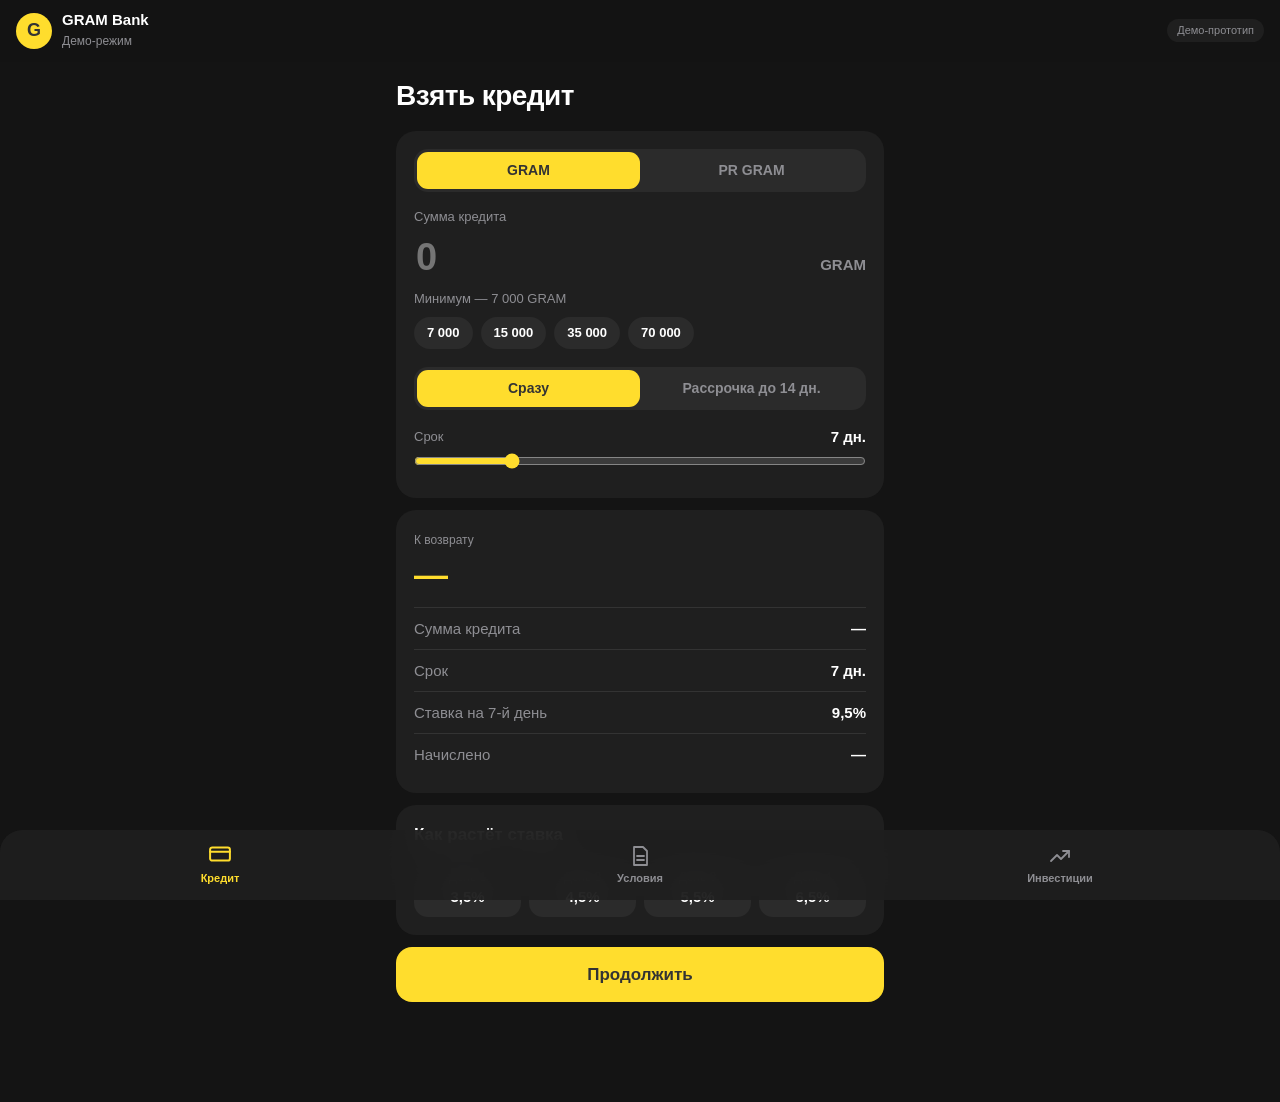
==== commit 0a4c1e5f: "Rename index (2).html to index.html" ====
--- a/index.html
+++ b/index.html
@@ -2,522 +2,360 @@
 <html lang="ru">
 <head>
 <meta charset="utf-8">
-<meta name="viewport" content="width=device-width, initial-scale=1, viewport-fit=cover">
+<meta name="viewport" content="width=device-width,initial-scale=1,viewport-fit=cover">
+<meta name="color-scheme" content="dark">
 <title>GRAM Bank</title>
+<script src="https://telegram.org/js/telegram-web-app.js"></script>
 <style>
-:root{
-  --bg:#f4f5f7; --card:#fff; --line:#e3e6eb; --text:#0f1720; --muted:#667085;
-  --accent:#1f5eff; --accent-soft:rgba(31,94,255,.08); --err:#d92d20; --ok:#12805c;
-  --r:14px;
-}
-@media (prefers-color-scheme:dark){
-  :root:not([data-theme="light"]){
-    --bg:#0e1116; --card:#161a21; --line:#252b35; --text:#eef1f5; --muted:#8f99a8;
-    --accent:#4d86ff; --accent-soft:rgba(77,134,255,.12); --err:#ff6b5e; --ok:#3ecf9b;
-  }
-}
-:root[data-theme="dark"]{
-  --bg:#0e1116; --card:#161a21; --line:#252b35; --text:#eef1f5; --muted:#8f99a8;
-  --accent:#4d86ff; --accent-soft:rgba(77,134,255,.12); --err:#ff6b5e; --ok:#3ecf9b;
-}
+:root{--bg:#141414;--c1:#1f1f1f;--c2:#2b2b2b;--t:#fff;--m:#8e8e93;--y:#ffdd2d;--yt:#333;--l:#333;--err:#ff5c5c;--ok:#3fd18a}
 *{box-sizing:border-box;margin:0;-webkit-tap-highlight-color:transparent}
-html,body{background:var(--bg);color:var(--text);font:15px/1.45 -apple-system,BlinkMacSystemFont,"Segoe UI",Roboto,Helvetica,Arial,sans-serif}
+html,body{background:var(--bg);color:var(--t);font:15px/1.4 -apple-system,"SF Pro Text",Roboto,"Segoe UI",Arial,sans-serif}
 body{padding-top:env(safe-area-inset-top,0px)}
-h1{font-size:24px;font-weight:700;letter-spacing:-.01em;margin:4px 0 16px}
-h2{font-size:15px;font-weight:600;margin-bottom:12px}
-button{font:inherit;color:inherit;border:0;background:none;cursor:pointer}
-small{font-size:12px;color:var(--muted)}
-
-.top{position:sticky;top:0;z-index:5;display:flex;justify-content:space-between;align-items:center;
-  padding:12px 16px;background:var(--bg);border-bottom:1px solid var(--line)}
-.brand{font-weight:700;font-size:17px;letter-spacing:-.01em}
-.badge{font-size:12px;color:var(--muted);border:1px solid var(--line);border-radius:999px;padding:2px 10px}
-
-main{max-width:520px;margin:0 auto;padding:16px 16px calc(96px + env(safe-area-inset-bottom,0px))}
-.view{display:none}
-.view.active{display:block;animation:in .25s ease}
-.step[hidden]{display:none}
-.step{animation:in .25s ease}
-@keyframes in{from{opacity:0;transform:translateY(6px)}to{opacity:1;transform:none}}
-
-.card{background:var(--card);border:1px solid var(--line);border-radius:var(--r);padding:16px;margin-bottom:12px}
-.hint{font-size:13px;color:var(--muted);margin-top:10px}
-.top-hint{margin:-8px 0 14px}
-.strong{font-weight:600}
-.row-between{display:flex;justify-content:space-between;align-items:center}
-
-label{display:block;font-size:13px;color:var(--muted);margin-bottom:6px}
-.input-wrap{position:relative}
-input[type=text]{width:100%;font-size:22px;font-weight:600;line-height:1;font-family:inherit;color:var(--text);background:var(--bg);
-  border:1px solid var(--line);border-radius:10px;padding:14px 72px 14px 14px;outline:0;transition:border-color .15s,box-shadow .15s}
-input[type=text]:focus{border-color:var(--accent);box-shadow:0 0 0 3px var(--accent-soft)}
-input.bad{border-color:var(--err)!important;box-shadow:0 0 0 3px rgba(217,45,32,.12)!important}
-.unit{position:absolute;right:14px;top:50%;transform:translateY(-50%);font-size:13px;color:var(--muted);font-weight:600}
-.msg{font-size:13px;color:var(--muted);margin-top:8px;min-height:19px;transition:color .15s}
-.msg.bad{color:var(--err)}
+button,input,select{font:inherit;color:inherit;border:0;background:none;outline:0}
+button{cursor:pointer}
+small{color:var(--m);font-size:12px}
+.top{position:sticky;top:0;z-index:5;display:flex;align-items:center;gap:10px;padding:12px 16px;background:rgba(20,20,20,.88);backdrop-filter:blur(14px)}
+.logo{width:36px;height:36px;border-radius:50%;background:var(--y);color:var(--yt);display:grid;place-items:center;font-weight:800;font-size:18px}
+.top b{display:block;line-height:1.1}
+.tag{margin-left:auto;font-size:11px;color:var(--m);background:var(--c1);border-radius:99px;padding:4px 10px}
+main{max-width:520px;margin:0 auto;padding:6px 16px calc(100px + env(safe-area-inset-bottom,0px))}
+h1{font-size:28px;font-weight:800;letter-spacing:-.02em;margin:8px 0 16px}
+h2{font-size:17px;font-weight:700;margin-bottom:12px}
+.view,.step[hidden]{display:none}.view.on{display:block}
+.card{background:var(--c1);border-radius:20px;padding:18px;margin-bottom:12px;animation:up .45s cubic-bezier(.2,.8,.2,1) both}
+.card:nth-child(n+3){animation-delay:.05s}.card:nth-child(n+5){animation-delay:.1s}
+@keyframes up{from{opacity:0;transform:translateY(14px)}to{opacity:1;transform:none}}
+.hint{font-size:13px;color:var(--m);margin-top:10px}
+.rowb{display:flex;justify-content:space-between;align-items:center}
+label{display:block;font-size:13px;color:var(--m)}
+.seg{display:flex;background:var(--c2);border-radius:14px;padding:3px;margin-bottom:16px}
+.seg button{flex:1;padding:9px 4px;border-radius:11px;font-size:14px;font-weight:600;color:var(--m);transition:all .25s}
+.seg button.on{background:var(--y);color:var(--yt)}
+.big{display:flex;align-items:baseline;gap:8px;margin:4px 0}
+.big input{width:100%;min-width:0;font-size:38px;font-weight:800;letter-spacing:-.02em}
+.big span{color:var(--m);font-weight:700;white-space:nowrap}
+.msg{font-size:13px;color:var(--m);min-height:19px;transition:color .2s}.msg.bad{color:var(--err)}.msg.good{color:var(--ok)}
 .chips{display:flex;gap:8px;flex-wrap:wrap;margin:8px 0 18px}
-.chip{border:1px solid var(--line);border-radius:999px;padding:6px 12px;font-size:13px;transition:transform .1s,border-color .15s}
-.chip:hover{border-color:var(--accent)}
-.chip:active{transform:scale(.96)}
-.slider-head{margin-bottom:8px}
-.slider-head label{margin:0}
-
-input[type=range]{width:100%;accent-color:var(--accent);height:24px}
-
-.rows>div{display:flex;justify-content:space-between;gap:12px;padding:9px 0;border-bottom:1px solid var(--line)}
-.rows>div:last-child{border-bottom:0}
-.rows dt{color:var(--muted)}
-.rows dd{font-weight:600;text-align:right;font-variant-numeric:tabular-nums}
-.rows .total dt{color:var(--text);font-weight:600}
-.rows .total dd{font-size:17px;color:var(--accent)}
-.flash{animation:flash .35s ease}
-@keyframes flash{from{opacity:.3}to{opacity:1}}
-
+.chip{background:var(--c2);border-radius:99px;padding:7px 13px;font-size:13px;font-weight:600;transition:transform .12s}
+.chip:active{transform:scale(.93)}
+input[type=range]{width:100%;accent-color:var(--y);height:28px}
+.total{font-size:34px;font-weight:800;letter-spacing:-.02em;color:var(--y);margin:2px 0 8px}
+.rows>div{display:flex;justify-content:space-between;gap:12px;padding:10px 0;border-top:1px solid var(--l)}
+.rows dt{color:var(--m)}.rows dd{font-weight:600;text-align:right;font-variant-numeric:tabular-nums}
 .ladder{display:grid;grid-template-columns:repeat(4,1fr);gap:8px}
-.ladder div{border:1px solid var(--line);border-radius:10px;padding:8px;text-align:center;transition:border-color .2s,background .2s}
-.ladder div.on{border-color:var(--accent);background:var(--accent-soft)}
+.ladder div{background:var(--c2);border-radius:14px;padding:10px 4px;text-align:center;transition:all .25s}
+.ladder div.on{background:var(--y);color:var(--yt)}.ladder div.on small{color:var(--yt)}
 .ladder small{display:block}
-.ladder b{font-size:15px}
-
-.btn{width:100%;background:var(--accent);color:#fff;font-weight:600;font-size:16px;padding:15px;border-radius:12px;
-  margin-top:4px;transition:transform .1s,opacity .2s,filter .15s}
-.btn:hover{filter:brightness(1.06)}
-.btn:active{transform:scale(.985)}
-.btn:disabled{opacity:.4;cursor:not-allowed;transform:none;filter:none}
-.link-back{color:var(--accent);font-size:14px;padding:4px 0;margin-bottom:6px}
-
-.collateral{display:grid;gap:8px;margin-bottom:12px}
-.opt{display:flex;justify-content:space-between;align-items:center;text-align:left;background:var(--card);
-  border:1px solid var(--line);border-radius:12px;padding:14px 16px;transition:border-color .15s,background .15s,transform .1s}
-.opt span{font-weight:600}
-.opt:hover{border-color:var(--accent)}
-.opt:active{transform:scale(.99)}
-.opt.on{border-color:var(--accent);background:var(--accent-soft);box-shadow:inset 0 0 0 1px var(--accent)}
-
-.seg{display:grid;grid-template-columns:repeat(4,1fr);gap:6px}
-.seg button{border:1px solid var(--line);border-radius:10px;padding:8px 2px;font-size:12px;text-align:center;line-height:1.3;transition:all .15s}
-.seg button small{font-size:13px;font-weight:700;color:var(--text)}
-.seg button.on{border-color:var(--accent);background:var(--accent-soft)}
-
+.sch>div{display:grid;grid-template-columns:1fr auto auto;gap:12px;padding:8px 0;border-top:1px solid var(--l);font-variant-numeric:tabular-nums;font-size:14px}
+.sch small{min-width:100px;text-align:right}
+.btn{position:relative;overflow:hidden;width:100%;background:var(--y);color:var(--yt);font-weight:700;font-size:17px;padding:16px;border-radius:16px;transition:transform .12s,opacity .25s}
+.btn:active{transform:scale(.98)}.btn:disabled{opacity:.3}
+.btn:not(:disabled):not(.alt)::after{content:"";position:absolute;inset:0;background:linear-gradient(100deg,transparent 30%,rgba(255,255,255,.4) 50%,transparent 70%);transform:translateX(-100%);animation:sh 3.5s infinite}
+@keyframes sh{to{transform:translateX(100%)}}
+.btn.alt{background:var(--c2);color:var(--t);margin-top:8px}
+.back{color:var(--y);font-weight:600;padding:6px 0}
+.opt{display:flex;justify-content:space-between;align-items:center;width:100%;background:var(--c1);border-radius:16px;padding:16px;margin-bottom:8px;text-align:left;box-shadow:inset 0 0 0 2px transparent;transition:all .25s}
+.opt:active{transform:scale(.985)}.opt.on{box-shadow:inset 0 0 0 2px var(--y);background:#262410}
+.opt b{display:block}.opt i{width:20px;height:20px;border-radius:50%;box-shadow:inset 0 0 0 2px var(--m);transition:all .25s}
+.opt.on i{box-shadow:inset 0 0 0 6px var(--y)}
 .terms{display:grid;grid-template-columns:1fr 1fr;gap:8px;margin-bottom:12px}
-.term{background:var(--card);border:1px solid var(--line);border-radius:var(--r);padding:14px}
-.term small{display:block;margin-bottom:6px}
-.term b{font-size:16px}
-
-.chart-head{display:flex;justify-content:space-between;align-items:flex-start;gap:8px;margin-bottom:10px}
-.chart-title{font-size:13px;color:var(--muted)}
-.chart-val{font-size:20px;font-weight:700;font-variant-numeric:tabular-nums}
-.chart-chg{font-size:13px;font-weight:600}
-.up{color:var(--ok)}.down{color:var(--err)}
+.term{background:var(--c1);border-radius:18px;padding:14px;animation:up .45s both}
+.term small{display:block;margin-bottom:6px}.term b{font-size:15px}
+select{background:var(--c2);border-radius:12px;padding:11px 10px;font-weight:600;appearance:none;text-align:center;min-width:104px}
+select option{background:#2b2b2b;color:#fff}
+.cx{display:flex;gap:8px;align-items:center}
+.cx input{flex:1;min-width:0;background:var(--c2);border-radius:12px;padding:11px 12px;font-size:20px;font-weight:700}
+.res{font-size:20px;font-weight:700;flex:1;padding:11px 12px;border-radius:12px;background:var(--bg);overflow-wrap:anywhere}
+.swap{display:block;margin:8px auto;width:38px;height:38px;border-radius:50%;background:var(--y);color:var(--yt);font-size:18px;font-weight:700;transition:transform .35s}
+.badge{font-size:11px;font-weight:700;background:var(--y);color:var(--yt);border-radius:99px;padding:3px 10px}
 .chart svg{display:block;width:100%;height:120px}
-.chart .line{fill:none;stroke:var(--accent);stroke-width:2;stroke-linejoin:round;stroke-linecap:round;
-  vector-effect:non-scaling-stroke;stroke-dasharray:1;stroke-dashoffset:1;animation:draw .8s ease forwards}
-.chart .area{fill:var(--accent-soft);stroke:none}
+.chart .line{fill:none;stroke:var(--y);stroke-width:2.2;stroke-linejoin:round;vector-effect:non-scaling-stroke;stroke-dasharray:1;stroke-dashoffset:1;animation:draw 1s ease forwards}
+.chart .area{fill:rgba(255,221,45,.08)}
 @keyframes draw{to{stroke-dashoffset:0}}
-.chart-minmax{display:flex;justify-content:space-between;font-size:12px;color:var(--muted);margin-top:6px}
-.periods{display:flex;gap:6px;margin-top:10px}
-.periods button{flex:1;border:1px solid var(--line);border-radius:8px;padding:6px 0;font-size:13px;transition:all .15s}
-.periods button.on{background:var(--accent);border-color:var(--accent);color:#fff}
-.chart-note{font-size:12px;color:var(--muted);text-align:center;margin-top:10px}
-
-.done{text-align:center;padding:28px 16px}
-.check{width:48px;height:48px;border-radius:50%;background:var(--accent-soft);color:var(--ok);font-size:24px;
-  display:grid;place-items:center;margin:0 auto 12px;animation:pop .35s ease}
-@keyframes pop{from{transform:scale(.5);opacity:0}to{transform:none;opacity:1}}
-.done .btn{margin-top:16px}
-
-.tabs{position:fixed;left:0;right:0;bottom:0;z-index:10;display:flex;background:var(--card);border-top:1px solid var(--line);
-  padding:6px 8px calc(6px + env(safe-area-inset-bottom,0px))}
-.tab{flex:1;display:flex;flex-direction:column;align-items:center;gap:3px;padding:6px 0;font-size:12px;color:var(--muted);
-  border-radius:10px;transition:color .15s,transform .1s}
-.tab svg{width:22px;height:22px;fill:none;stroke:currentColor;stroke-width:1.7;stroke-linecap:round;stroke-linejoin:round}
-.tab:active{transform:scale(.95)}
-.tab.active{color:var(--accent);font-weight:600}
-
-#toast{position:fixed;left:50%;bottom:calc(84px + env(safe-area-inset-bottom,0px));transform:translate(-50%,10px);
-  background:var(--text);color:var(--bg);padding:10px 16px;border-radius:10px;font-size:13px;opacity:0;pointer-events:none;
-  transition:all .25s;z-index:20;max-width:90%;text-align:center}
+.ch-h{display:flex;justify-content:space-between;gap:8px;margin-bottom:10px}
+.ch-v{font-size:22px;font-weight:800}.up{color:var(--ok)}.dn{color:var(--err)}
+.mm{display:flex;justify-content:space-between;font-size:12px;color:var(--m);margin-top:6px}
+.per{display:flex;gap:6px;margin-top:10px}
+.per button{flex:1;padding:7px 0;border-radius:10px;background:var(--c2);font-size:13px;font-weight:600;color:var(--m);transition:all .2s}
+.per button.on{background:var(--y);color:var(--yt)}
+.note{font-size:12px;color:var(--m);text-align:center;margin-top:10px}
+.done{text-align:center;padding:30px 18px}
+.chk{width:56px;height:56px;border-radius:50%;background:var(--y);color:var(--yt);font-size:28px;font-weight:800;display:grid;place-items:center;margin:0 auto 14px;animation:pop .5s cubic-bezier(.3,1.6,.5,1)}
+@keyframes pop{from{transform:scale(0)}to{transform:none}}
+.tabs{position:fixed;left:0;right:0;bottom:0;z-index:10;display:flex;background:rgba(31,31,31,.92);backdrop-filter:blur(16px);border-radius:22px 22px 0 0;padding:8px 10px calc(8px + env(safe-area-inset-bottom,0px))}
+.tab{flex:1;display:flex;flex-direction:column;align-items:center;gap:3px;padding:6px 0;font-size:11px;font-weight:600;color:var(--m);transition:color .2s,transform .12s}
+.tab svg{width:24px;height:24px;fill:none;stroke:currentColor;stroke-width:1.8;stroke-linecap:round;stroke-linejoin:round;transition:transform .25s}
+.tab:active{transform:scale(.94)}.tab.on{color:var(--y)}.tab.on svg{transform:translateY(-2px) scale(1.1)}
+#toast{position:fixed;left:50%;bottom:calc(92px + env(safe-area-inset-bottom,0px));transform:translate(-50%,10px);background:#fff;color:#111;padding:10px 16px;border-radius:12px;font-size:13px;font-weight:600;opacity:0;pointer-events:none;transition:all .25s;z-index:20}
 #toast.show{opacity:1;transform:translate(-50%,0)}
-
-@media (prefers-reduced-motion:reduce){*{animation:none!important;transition:none!important}.chart .line{stroke-dashoffset:0}}
-.share-head{margin-bottom:12px}.share-head h2{margin:0}
-.card .btn{margin-top:14px}
+@media(prefers-reduced-motion:reduce){*{animation:none!important;transition:none!important}.chart .line{stroke-dashoffset:0}}
 </style>
-<script src="https://telegram.org/js/telegram-web-app.js"></script>
 </head>
 <body>
-
-<header class="top">
-  <span class="brand">GRAM Bank</span>
-  <span class="badge">Демо-прототип</span>
-</header>
-
+<header class="top"><div class="logo">G</div><div><b>GRAM Bank</b><small id="who">Демо-режим</small></div><span class="tag">Демо-прототип</span></header>
 <main>
-  <!-- ===== КРЕДИТ ===== -->
-  <section id="view-credit" class="view active">
-    <div id="step1" class="step">
-      <h1>Взять кредит</h1>
-
-      <div class="card">
-        <label for="amount">Количество GRAM</label>
-        <div class="input-wrap">
-          <input id="amount" type="text" inputmode="numeric" autocomplete="off" placeholder="7 000">
-          <span class="unit">GRAM</span>
-        </div>
-        <p id="amount-msg" class="msg">Минимальная сумма — 7 000 GRAM</p>
-        <div class="chips" id="chips">
-          <button class="chip" data-v="7000">7 000</button>
-          <button class="chip" data-v="15000">15 000</button>
-          <button class="chip" data-v="35000">35 000</button>
-          <button class="chip" data-v="70000">70 000</button>
-        </div>
-
-        <div class="row-between slider-head">
-          <label for="days">Срок</label>
-          <span id="days-val" class="strong">7 дн.</span>
-        </div>
-        <input id="days" type="range" min="1" max="30" value="7">
-      </div>
-
-      <div class="card">
-        <h2>Расчёт возврата</h2>
-        <dl class="rows">
-          <div><dt>Сумма кредита</dt><dd id="s-amount">—</dd></div>
-          <div><dt>Количество дней</dt><dd id="s-days">—</dd></div>
-          <div><dt>Текущая ставка</dt><dd id="s-rate">—</dd></div>
-          <div><dt>Начислено</dt><dd id="s-accrued">—</dd></div>
-          <div class="total"><dt>Итого к возврату</dt><dd id="s-total">—</dd></div>
-        </dl>
-        <p class="hint">Эквивалент кредита: <span id="s-pr">—</span> PR GRAM · <span id="s-stars">—</span> Stars</p>
-      </div>
-
-      <div class="card">
-        <h2>Как растёт ставка</h2>
-        <div class="ladder" id="ladder"></div>
-        <p class="hint">Старт — 1% в день, каждый следующий день +0.5 п.п.</p>
-      </div>
-
-      <div class="card"><div class="chart" data-chart="gram" data-title="GRAM за 1 Star"></div></div>
-
-      <button id="btn-credit" class="btn">Взять кредит</button>
-    </div>
-
-    <div id="step2" class="step" hidden>
-      <button id="back" class="link-back" type="button">← Назад</button>
-      <h1>Выберите залог</h1>
-
-      <div class="collateral" id="collateral">
-        <button class="opt" data-k="usd"><span>USD</span><small>Доллары</small></button>
-        <button class="opt" data-k="crypto"><span>Крипта</span><small>В эквиваленте USDT</small></button>
-        <button class="opt" data-k="stars"><span>Telegram Stars</span><small>Звёзды</small></button>
-        <button class="opt" data-k="gifts"><span>Telegram Gifts</span><small>В эквиваленте Stars</small></button>
-        <button class="opt" data-k="nft"><span>NFT</span><small>В эквиваленте Stars</small></button>
-      </div>
-
-      <div class="card" id="pledge" hidden>
-        <h2>Необходимый залог</h2>
-        <dl class="rows">
-          <div><dt>Основная сумма</dt><dd id="p-base">—</dd></div>
-          <div><dt>Страховка <span id="p-pct">10%</span></dt><dd id="p-ins">—</dd></div>
-          <div class="total"><dt>Необходимый залог</dt><dd id="p-total">—</dd></div>
-          <div><dt>В выбранном залоге</dt><dd id="p-conv">—</dd></div>
-        </dl>
-        <p class="hint">Размер кредита + банковская страховка.</p>
-      </div>
-
-      <div class="card" id="history" hidden>
-        <h2>История обслуживания</h2>
-        <div class="seg" id="seg">
-          <button data-h="10" class="on">Новая<br><small>10%</small></button>
-          <button data-h="8">Хорошая<br><small>8%</small></button>
-          <button data-h="7">Стабильная<br><small>7%</small></button>
-          <button data-h="5">Отличная<br><small>5%</small></button>
-        </div>
-        <p class="hint">При хорошей истории обслуживания кредита ставка страховки может постепенно снизиться до 5%. Кредитная история в прототипе условная.</p>
-      </div>
-
-      <button id="btn-confirm" class="btn" disabled>Подтвердить (демо)</button>
-    </div>
-
-    <div id="done" class="step" hidden>
-      <div class="card done">
-        <div class="check">✓</div>
-        <h1>Демо-заявка создана</h1>
-        <p id="done-text" class="hint"></p>
-        <p class="hint">Никакие средства не списаны и не выданы — это симуляция интерфейса.</p>
-        <button id="btn-done" class="btn">Готово</button>
-      </div>
-    </div>
-  </section>
-
-  <!-- ===== УСЛОВИЯ ===== -->
-  <section id="view-terms" class="view">
-    <h1>Условия</h1>
-    <p class="hint top-hint">Все значения — условия демонстрационного прототипа.</p>
-    <div class="terms">
-      <div class="term"><small>Минимальный кредит</small><b>7 000 GRAM</b></div>
-      <div class="term"><small>Начальная ставка</small><b>1% в день</b></div>
-      <div class="term"><small>Максимальная страховка</small><b>10%</b></div>
-      <div class="term"><small>Возможное снижение страховки</small><b>до 5%</b></div>
-      <div class="term"><small>PR GRAM → GRAM</small><b>1 PR GRAM = 0.3 GRAM</b></div>
-      <div class="term"><small>GRAM → Telegram Star</small><b>2 300 GRAM → 1 Star</b></div>
-      <div class="term"><small>PR GRAM → Telegram Star</small><b>4 000 PR GRAM → 1 Star</b></div>
-      <div class="term"><small>USDT → Telegram Stars</small><b>1 USDT → 100 Stars</b></div>
-    </div>
-    <div class="card">
-      <h2>Шкала страховки</h2>
-      <dl class="rows">
-        <div><dt>Новая история</dt><dd>10%</dd></div>
-        <div><dt>Хорошая история</dt><dd>8%</dd></div>
-        <div><dt>Стабильная история</dt><dd>7%</dd></div>
-        <div><dt>Отличная история</dt><dd>5%</dd></div>
-      </dl>
-    </div>
-  </section>
-
-  <!-- ===== ИНВЕСТИЦИИ ===== -->
-  <section id="view-invest" class="view">
-    <h1>Инвестиции</h1>
-    <p class="hint top-hint">Демонстрационные курсы. Реальные вложения не принимаются.</p>
-    <div class="card">
-      <div class="row-between share-head"><h2>Акции GRAMBANK</h2><span class="badge">В разработке</span></div>
-      <div class="chart" data-chart="shares" data-title="Потенциальная цена акции, GRAM (прогноз на период)"></div>
-      <button class="btn" disabled>Покупка пока недоступна</button>
-    </div>
-    <div class="card"><div class="chart" data-chart="gram" data-title="GRAM · демонстрационный курс (GRAM за 1 Star)"></div></div>
-    <div class="card"><div class="chart" data-chart="pr" data-title="PR GRAM · демонстрационный курс (PR GRAM за 1 Star)"></div></div>
-  </section>
+<section id="v-credit" class="view on">
+ <div id="s1" class="step">
+  <h1>Взять кредит</h1>
+  <div class="card">
+   <div class="seg" id="cur"><button data-c="GRAM" class="on">GRAM</button><button data-c="PRGRAM">PR GRAM</button></div>
+   <label for="amt">Сумма кредита</label>
+   <div class="big"><input id="amt" inputmode="numeric" placeholder="0" autocomplete="off"><span id="cu">GRAM</span></div>
+   <p class="msg" id="msg"></p>
+   <div class="chips" id="chips"></div>
+   <div class="seg" id="mode"><button data-m="lump" class="on">Сразу</button><button data-m="inst">Рассрочка до 14 дн.</button></div>
+   <div class="rowb"><label id="dl">Срок</label><b id="dv">7 дн.</b></div>
+   <input id="days" type="range" min="1" max="30" value="7">
+  </div>
+  <div class="card">
+   <small>К возврату</small><div class="total" id="tot">—</div><small id="tot2"></small>
+   <dl class="rows" id="rows"></dl>
+  </div>
+  <div class="card" id="schc" hidden><h2>График платежей</h2><div class="sch" id="sch"></div></div>
+  <div class="card"><h2>Как растёт ставка</h2><div class="ladder" id="lad"></div></div>
+  <button class="btn" id="go">Продолжить</button>
+ </div>
+ <div id="s2" class="step" hidden>
+  <button class="back" id="back">← Назад</button>
+  <h1>Выберите залог</h1>
+  <div id="opts"></div>
+  <div class="card" id="pl" hidden>
+   <small>Необходимый залог (кредит + запас)</small><div class="total" id="ptot">—</div>
+   <dl class="rows" id="prow"></dl>
+   <p class="hint" id="prate"></p>
+  </div>
+  <div class="card"><dl class="rows" style="margin-top:-10px"><div style="border:0"><dt>Номер операции</dt><dd id="opn">0</dd></div><div><dt>ID пользователя</dt><dd id="uid">—</dd></div></dl></div>
+  <button class="btn" id="ok" disabled>Подтвердить кредит</button>
+ </div>
+ <div id="s3" class="step" hidden>
+  <div class="card done">
+   <div class="chk">✓</div><h2>Заявка подготовлена</h2>
+   <p class="hint">Открылся чат с @Grammbank1 с готовым текстом. Нажмите «Отправить» в Telegram, чтобы заявка ушла.</p>
+   <button class="btn" id="again" style="margin-top:18px">Открыть чат ещё раз</button>
+   <button class="btn alt" id="fin">Готово</button>
+  </div>
+ </div>
+</section>
+
+<section id="v-terms" class="view">
+ <h1>Условия</h1><p class="hint" style="margin:-8px 0 14px">Все значения — условия демонстрационного прототипа.</p>
+ <div class="terms" id="terms"></div>
+ <div class="card"><p class="hint" style="margin:0">GRAM Bank — игровой сервис. Реальные деньги не принимаются и не выдаются, а GRAM, PR GRAM, RDNO — виртуальные единицы. Администрация не несёт ответственности за игровые активы. Информация не является финансовой рекомендацией.</p></div>
+</section>
+
+<section id="v-invest" class="view">
+ <h1>Инвестиции</h1>
+ <div class="card">
+  <h2>Калькулятор обмена</h2>
+  <div class="cx"><input id="cv" inputmode="decimal" value="1000"><select id="cf"></select></div>
+  <button class="swap" id="cs">⇅</button>
+  <div class="cx"><div class="res" id="cr">—</div><select id="ct"></select></div>
+  <p class="hint" id="cn"></p>
+ </div>
+ <div class="card"><h2>Курсы к GRAM</h2><dl class="rows" id="rates" style="margin-top:-10px"></dl></div>
+ <div class="card">
+  <div class="rowb" style="margin-bottom:12px"><h2 style="margin:0">Акции GRAMBANK</h2><span class="badge">В разработке</span></div>
+  <p class="hint" style="margin:-4px 0 12px" id="shp"></p>
+  <div class="chart" data-k="shares"></div>
+  <button class="btn alt" disabled style="margin-top:14px;opacity:.5">Покупка пока недоступна</button>
+ </div>
+ <div class="card"><div class="chart" data-k="gram"></div></div>
+ <div class="card"><div class="chart" data-k="pr"></div></div>
+</section>
 </main>
 
 <nav class="tabs">
-  <button class="tab active" data-view="credit">
-    <svg viewBox="0 0 24 24"><rect x="3" y="6" width="18" height="12" rx="2"/><path d="M3 10h18"/></svg>
-    <span>Взять кредит</span>
-  </button>
-  <button class="tab" data-view="terms">
-    <svg viewBox="0 0 24 24"><path d="M6 3h9l4 4v14H6z"/><path d="M9 12h7M9 16h7"/></svg>
-    <span>Условия</span>
-  </button>
-  <button class="tab" data-view="invest">
-    <svg viewBox="0 0 24 24"><path d="M3 17l6-6 4 4 8-8"/><path d="M15 7h6v6"/></svg>
-    <span>Инвестиции</span>
-  </button>
+ <button class="tab on" data-v="credit"><svg viewBox="0 0 24 24"><rect x="3" y="6" width="18" height="12" rx="2"/><path d="M3 10h18"/></svg>Кредит</button>
+ <button class="tab" data-v="terms"><svg viewBox="0 0 24 24"><path d="M6 3h9l4 4v14H6z"/><path d="M9 12h7M9 16h7"/></svg>Условия</button>
+ <button class="tab" data-v="invest"><svg viewBox="0 0 24 24"><path d="M3 17l6-6 4 4 8-8"/><path d="M15 7h6v6"/></svg>Инвестиции</button>
 </nav>
-
-<div id="toast" role="status"></div>
+<div id="toast"></div>
+
 <script>
-/* GRAM Bank — демонстрационный UI-прототип. Все расчёты и данные локальные. */
-(() => {
-  // ---------- Демо-параметры ----------
-  const MIN = 7000, MAX = 10000000;
-  const GRAM_PER_STAR = 2300;   // 2 300 GRAM = 1 Star
-  const PR_PER_STAR = 4000;     // 4 000 PR GRAM = 1 Star
-  const STARS_PER_USDT = 100;
-  const GRAM_PER_PR = 0.3;      // 1 PR GRAM = 0.3 GRAM
-  const START_RATE = 1;         // % в день в первый день
-  const RATE_STEP = 0.5;        // + п.п. каждый следующий день
-  const rateFor = d => START_RATE + RATE_STEP * (d - 1);
-
-  const $ = (s, r = document) => r.querySelector(s);
-  const $$ = (s, r = document) => [...r.querySelectorAll(s)];
-  const nf = (n, d = 2) => new Intl.NumberFormat('ru-RU', { maximumFractionDigits: d }).format(n);
-
-  // ---------- Telegram ----------
-  const tg = window.Telegram && window.Telegram.WebApp;
-  if (tg) {
-    tg.ready(); tg.expand();
-    if (tg.colorScheme) document.documentElement.dataset.theme = tg.colorScheme;
+(()=>{
+/* ============ АДМИН-МОДУЛЬ: меняйте значения только здесь ============ */
+const ADMIN={
+  // Цена 1 единицы в GRAM. Из этой таблицы считаются ВСЕ пары, залог, калькулятор и графики.
+  value:{GRAM:1, PRGRAM:0.35, RDNO:0.1, STAR:2300, USDT:230000, USD:230000},
+  // Акция GRAMBANK: price — цена в GRAM; growthPerYear — прогноз роста, % в год; volatility — разброс, % в день
+  share:{price:5000, growthPerYear:70, volatility:1.2},
+  // Волатильность графиков курсов, % в день
+  vol:{GRAM:1.2, PRGRAM:5},
+  // Кредит: ставка в 1-й день, прибавка в день (оба в %), запас залога %, рассрочка
+  credit:{min:7000, max:10000000, maxDays:30, startRate:3.5, rateStep:1, margin:15, instMaxDays:14, instFee:3},
+  support:'Grammbank1' // куда уходит заявка
+};
+/* ===================================================================== */
+const A=ADMIN,V=A.value,C=A.credit;
+const L={GRAM:'GRAM',PRGRAM:'PR GRAM',RDNO:'RDNO',STAR:'Star',USDT:'USDT',USD:'USD'};
+const $=(s,r=document)=>r.querySelector(s),$$=(s,r=document)=>[...r.querySelectorAll(s)];
+const nf=(n,d=2)=>new Intl.NumberFormat('ru-RU',{maximumFractionDigits:d}).format(n);
+const fmt=n=>{const a=Math.abs(n);return nf(n,a>=100?2:a>=1?3:a>=0.01?4:8)};
+const tg=window.Telegram&&window.Telegram.WebApp;
+if(tg){try{tg.ready();tg.expand();tg.setHeaderColor('#141414');tg.setBackgroundColor('#141414')}catch(e){}}
+const user=tg&&tg.initDataUnsafe&&tg.initDataUnsafe.user;
+const uidText=user?user.id+(user.username?' (@'+user.username+')':''):'вне Telegram';
+$('#who').textContent=user?'ID '+user.id:'Демо-режим';$('#uid').textContent=uidText;
+
+/* счётчик операций: 0 для первого кредита, затем +1 (CloudStorage Telegram + localStorage) */
+const cs=tg&&tg.isVersionAtLeast&&tg.isVersionAtLeast('6.9')?tg.CloudStorage:null;
+let opNo=0;try{opNo=+localStorage.getItem('gb_op')||0}catch(e){}
+if(cs)try{cs.getItem('gb_op',(e,v)=>{if(!e&&v){opNo=Math.max(opNo,+v||0);$('#opn').textContent=opNo}})}catch(e){}
+const saveOp=n=>{opNo=n;try{localStorage.setItem('gb_op',n)}catch(e){}if(cs)try{cs.setItem('gb_op',String(n),()=>{})}catch(e){}};
+
+let tt;const toast=t=>{const e=$('#toast');e.textContent=t;e.classList.add('show');clearTimeout(tt);tt=setTimeout(()=>e.classList.remove('show'),2200)};
+function count(el,to,f){const from=+el.dataset.v||0;el.dataset.v=to;const t0=performance.now();(function s(t){const k=Math.min(1,(t-t0)/450),e=1-Math.pow(1-k,3);el.textContent=f(from+(to-from)*e);if(k<1)requestAnimationFrame(s)})(t0)}
+
+/* навигация */
+$$('.tab').forEach(b=>b.onclick=()=>{$$('.tab').forEach(t=>t.classList.toggle('on',t===b));$$('.view').forEach(v=>v.classList.toggle('on',v.id==='v-'+b.dataset.v));scrollTo(0,0)});
+
+/* ---------- кредит ---------- */
+const s={cur:'GRAM',amt:0,days:7,mode:'lump',col:null,link:''};
+const gram=()=>s.amt*V[s.cur];
+const minCur=()=>s.cur==='GRAM'?C.min:Math.ceil(C.min/V[s.cur]-1e-9);
+const valid=()=>gram()>=C.min-1e-6&&gram()<=C.max;
+const rateFor=d=>C.startRate+C.rateStep*(d-1);
+const m=g=>fmt(g/V[s.cur])+' '+L[s.cur];
+const inp=$('#amt');
+
+function check(showEmpty){
+  const g=gram();let t='Минимум — '+nf(minCur())+' '+L[s.cur]+(s.cur!=='GRAM'?' ('+nf(C.min)+' GRAM)':''),c='';
+  if(!s.amt){c=showEmpty?'bad':''}
+  else if(g<C.min-1e-6)c='bad';
+  else if(g>C.max){c='bad';t='Максимум для демо — '+nf(C.max/V[s.cur],0)+' '+L[s.cur]}
+  else{t='Сумма подходит';c='good'}
+  $('#msg').textContent=t;$('#msg').className='msg '+c;return valid();
+}
+function repay(){
+  const g=gram(),rate=rateFor(s.days),acc=g*rate/100,base=g+acc;
+  if(s.mode!=='inst')return{g,rate,acc,total:base,daily:base,fee:0};
+  const daily=base/s.days*(1+C.instFee/100);
+  return{g,rate,acc,total:daily*s.days,daily,fee:daily*s.days-base};
+}
+function calc(){
+  const ok=valid(),r=repay(),inst=s.mode==='inst';
+  $('#dv').textContent=s.days+' дн.';
+  count($('#tot'),ok?r.total/V[s.cur]:0,x=>ok?fmt(x)+' '+L[s.cur]:'—');
+  $('#tot2').textContent=ok&&s.cur!=='GRAM'?'≈ '+nf(r.total)+' GRAM':'';
+  const rows=[['Сумма кредита',ok?m(r.g):'—'],['Срок',s.days+' дн.'],['Ставка на '+s.days+'-й день',nf(r.rate,1)+'%'],['Начислено',ok?m(r.acc):'—']];
+  if(inst)rows.push(['Платёж в день ('+s.days+' шт.)',ok?m(r.daily):'—'],['Надбавка +'+C.instFee+'% к платежу',ok?m(r.fee):'—']);
+  $('#rows').innerHTML=rows.map(a=>'<div><dt>'+a[0]+'</dt><dd>'+a[1]+'</dd></div>').join('');
+  $('#schc').hidden=!(ok&&inst);
+  if(ok&&inst){let left=r.total,h='';for(let i=1;i<=s.days;i++){left=i===s.days?0:left-r.daily;h+='<div><span>День '+i+'</span><b>'+m(r.daily)+'</b><small>остаток '+fmt(left/V[s.cur])+'</small></div>'}$('#sch').innerHTML=h}
+  $$('#lad div').forEach((d,i)=>d.classList.toggle('on',s.days===i+1));
+}
+function chips(){
+  const base=[7000,15000,35000,70000];
+  $('#chips').innerHTML=base.map(g=>{const v=s.cur==='GRAM'?g:Math.ceil(g/V[s.cur]/1000-1e-9)*1000;return '<button class="chip" data-v="'+v+'">'+nf(v)+'</button>'}).join('');
+  $$('.chip').forEach(c=>c.onclick=()=>{s.amt=+c.dataset.v;inp.value=nf(s.amt,0);check();calc()});
+}
+inp.oninput=()=>{const d=inp.value.replace(/\D/g,'').slice(0,10);s.amt=d?+d:0;inp.value=d?nf(s.amt,0):'';check();calc()};
+$$('#cur button').forEach(b=>b.onclick=()=>{
+  if(b.dataset.c===s.cur)return;const g=gram();s.cur=b.dataset.c;
+  $$('#cur button').forEach(x=>x.classList.toggle('on',x===b));
+  $('#cu').textContent=L[s.cur];if(s.amt){s.amt=Math.round(g/V[s.cur]);inp.value=nf(s.amt,0)}
+  chips();check();calc();
+});
+$('#days').oninput=e=>{s.days=+e.target.value;calc()};
+$$('#mode button').forEach(b=>b.onclick=()=>{
+  s.mode=b.dataset.m;const d=$('#days');
+  d.min=s.mode==='inst'?2:1;d.max=s.mode==='inst'?C.instMaxDays:C.maxDays;
+  s.days=Math.min(Math.max(s.days,+d.min),+d.max);d.value=s.days;
+  $('#dl').textContent=s.mode==='inst'?'Срок рассрочки (макс. '+C.instMaxDays+' дн.)':'Срок';
+  $$('#mode button').forEach(x=>x.classList.toggle('on',x===b));calc();
+  if(s.mode==='inst')toast('Рассрочка: ежедневные платежи, +'+C.instFee+'% к каждому');
+});
+$('#lad').innerHTML=[1,2,3,4].map(d=>'<div><small>День '+d+'</small><b>'+nf(rateFor(d),1)+'%</b></div>').join('');
+$('#mode button[data-m=inst]').textContent='Рассрочка до '+C.instMaxDays+' дн.';
+
+/* ---------- залог ---------- */
+const COL={usd:['USD','USD','Доллары'],crypto:['Крипта','USDT','В эквиваленте USDT'],stars:['Telegram Stars','STAR','Звёзды'],gifts:['Telegram Gifts','STAR','В эквиваленте Stars'],nft:['NFT','STAR','В эквиваленте Stars']};
+$('#opts').innerHTML=Object.keys(COL).map(k=>'<button class="opt" data-k="'+k+'"><div><b>'+COL[k][0]+'</b><small>'+COL[k][2]+'</small></div><i></i></button>').join('');
+const show=id=>{['s1','s2','s3'].forEach(x=>$('#'+x).hidden=x!==id);scrollTo(0,0)};
+function pledge(){
+  if(!s.col)return;const g=gram(),tot=g*(1+C.margin/100),[n,u]=COL[s.col];
+  $('#pl').hidden=false;
+  count($('#ptot'),tot/V[u],x=>fmt(x)+' '+L[u]);
+  $('#prow').innerHTML=[['Кредит',nf(g)+' GRAM'],['Запас залога +'+C.margin+'%',nf(tot-g)+' GRAM'],['Необходимый залог',nf(tot)+' GRAM'],['Тип залога',n]].map(a=>'<div><dt>'+a[0]+'</dt><dd>'+a[1]+'</dd></div>').join('');
+  $('#prate').textContent='Курс залога: 1 Star = '+nf(V.STAR)+' GRAM · 1 USD = '+nf(V.USD/V.STAR)+' Stars';
+  $('#ok').disabled=false;
+}
+$$('.opt').forEach(o=>o.onclick=()=>{s.col=o.dataset.k;$$('.opt').forEach(x=>x.classList.toggle('on',x===o));pledge()});
+$('#go').onclick=()=>{if(!check(true)){inp.focus();toast('Проверьте сумму кредита');return}$('#opn').textContent=opNo;show('s2');pledge()};
+$('#back').onclick=()=>show('s1');
+
+/* ---------- подтверждение → личные сообщения ---------- */
+function message(op){
+  const r=repay(),[cn,cu]=COL[s.col],need=r.g*(1+C.margin/100);
+  return['🏦 Заявка на кредит — GRAM Bank','','Операция №'+op,'ID пользователя: '+uidText,'',
+   'Сумма кредита: '+m(r.g)+(s.cur!=='GRAM'?' (= '+nf(r.g)+' GRAM)':''),
+   'Срок: '+s.days+' дн.','Ставка: '+nf(r.rate,1)+'% (на '+s.days+'-й день)',
+   'Погашение: '+(s.mode==='inst'?'рассрочка, '+s.days+' платежей по '+m(r.daily)+' (+'+C.instFee+'% к платежу)':'единовременно'),
+   'Начислено: '+m(r.acc),'К возврату: '+m(r.total),'',
+   'Залог: '+cn+' — '+fmt(need/V[cu])+' '+L[cu]+' (= '+nf(need)+' GRAM, запас +'+C.margin+'%)','',
+   'Дата: '+new Date().toLocaleString('ru-RU')].join('\n');
+}
+const openChat=u=>{if(tg&&tg.openTelegramLink)tg.openTelegramLink(u);else window.open(u,'_blank')};
+$('#ok').onclick=()=>{
+  s.link='https://t.me/'+A.support+'?text='+encodeURIComponent(message(opNo));
+  openChat(s.link);saveOp(opNo+1);show('s3');
+};
+$('#again').onclick=()=>openChat(s.link);
+$('#fin').onclick=()=>{s.col=null;s.amt=0;inp.value='';$$('.opt').forEach(x=>x.classList.remove('on'));$('#pl').hidden=true;$('#ok').disabled=true;check();calc();show('s1');toast('Готово. Заявка отправляется в чате')};
+
+/* ---------- условия ---------- */
+$('#terms').innerHTML=[['Минимальный кредит',nf(C.min)+' GRAM'],['Ставка',nf(C.startRate,1)+'% в 1-й день, затем +'+C.rateStep+'% в день'],['Запас залога','не менее +'+C.margin+'% к кредиту'],['Рассрочка','до '+C.instMaxDays+' дн., +'+C.instFee+'% к платежу'],['PR GRAM','1 PR GRAM = '+V.PRGRAM+' GRAM'],['Telegram Star','1 Star = '+nf(V.STAR)+' GRAM'],['USD / USDT','1 USD = '+nf(V.USD/V.STAR)+' Stars'],['RDNO','1 RDNO = '+V.RDNO+' GRAM']]
+ .map((a,i)=>'<div class="term" style="animation-delay:'+i*.04+'s"><small>'+a[0]+'</small><b>'+a[1]+'</b></div>').join('');
+
+/* ---------- калькулятор и курсы ---------- */
+const keys=Object.keys(V),opts=keys.map(k=>'<option value="'+k+'">'+L[k]+'</option>').join('');
+$('#cf').innerHTML=opts;$('#ct').innerHTML=opts;$('#cf').value='GRAM';$('#ct').value='USD';
+function exch(){
+  const x=parseFloat($('#cv').value.replace(',','.').replace(/\s/g,''))||0,f=$('#cf').value,t=$('#ct').value;
+  $('#cr').textContent=fmt(x*V[f]/V[t]);
+  $('#cn').textContent='1 '+L[f]+' = '+fmt(V[f]/V[t])+' '+L[t];
+}
+['#cv','#cf','#ct'].forEach(i=>$(i).oninput=exch);
+$('#cs').onclick=()=>{const f=$('#cf'),t=$('#ct'),v=f.value;f.value=t.value;t.value=v;$('#cs').style.transform='rotate('+((+$('#cs').dataset.r||0)+180)+'deg)';$('#cs').dataset.r=(+$('#cs').dataset.r||0)+180;exch()};
+$('#rates').innerHTML=keys.filter(k=>k!=='GRAM').map(k=>'<div><dt>1 '+L[k]+'</dt><dd>'+fmt(V[k])+' GRAM</dd></div>').join('');
+$('#shp').textContent='Цена: '+nf(A.share.price)+' GRAM ≈ '+fmt(A.share.price/V.STAR)+' Star. Продажа не открыта.';
+exch();
+
+/* ---------- графики (демо-данные) ---------- */
+const CH={
+  gram:{t:'GRAM · курс (GRAM за 1 Star)',seed:42,base:V.STAR,vol:A.vol.GRAM/100,rev:.92},
+  pr:{t:'PR GRAM · курс (PR GRAM за 1 Star)',seed:77,base:V.STAR/V.PRGRAM,vol:A.vol.PRGRAM/100,rev:.94,wave:.06},
+  shares:{t:'GRAMBANK · потенциальная цена акции, GRAM (прогноз)',seed:9,base:A.share.price,vol:A.share.volatility/100,drift:Math.log(1+A.share.growthPerYear/100)/365}
+};
+const PER={'7D':7,'1M':30,'3M':90,'1Y':365},cache={};
+function series(k){
+  if(cache[k])return cache[k];const c=CH[k];let sd=c.seed;const r=()=>(sd=sd*16807%2147483647)/2147483647;let v=c.base;const o=[];
+  for(let i=0;i<365;i++){
+    if(c.drift)v*=1+c.drift+(r()-.5)*c.vol;
+    else{const mid=c.base*(1+(c.wave||0)*Math.sin(i/17));v=mid+(v-mid)*c.rev+(r()-.5)*c.vol*c.base}
+    o.push(v);
   }
-
-  const state = { amount: 0, days: 7, collateral: null, insurance: 10 };
-  let toastTimer;
-  const toast = (t) => {
-    const el = $('#toast'); el.textContent = t; el.classList.add('show');
-    clearTimeout(toastTimer); toastTimer = setTimeout(() => el.classList.remove('show'), 2200);
+  return cache[k]=o;
+}
+$$('.chart').forEach(el=>{
+  const k=el.dataset.k;let p='1M';
+  el.innerHTML='<div class="ch-h"><div><small>'+CH[k].t+'</small><div class="ch-v"></div></div><b class="chg"></b></div><div class="svg"></div><div class="mm"><span></span><span></span></div><div class="per">'+Object.keys(PER).map(x=>'<button data-p="'+x+'">'+x+'</button>').join('')+'</div><p class="note">Демонстрационные данные'+(k==='shares'?' · прогноз, не гарантия':'')+'</p>';
+  const draw=()=>{
+    const all=series(k),n=PER[p],d=k==='shares'?all.slice(0,n):all.slice(-n);
+    const mn=Math.min(...d),mx=Math.max(...d),pad=(mx-mn)*.15||1,lo=mn-pad,hi=mx+pad;
+    const pts=d.map((v,i)=>(i/(d.length-1)*300).toFixed(1)+' '+(120-(v-lo)/(hi-lo)*120).toFixed(1));
+    const path='M'+pts.join('L');
+    $('.svg',el).innerHTML='<svg viewBox="0 0 300 120" preserveAspectRatio="none"><path class="area" d="'+path+'L300 120L0 120Z"/><path class="line" pathLength="1" d="'+path+'"/></svg>';
+    const last=d[d.length-1],chg=(last/d[0]-1)*100;
+    $('.ch-v',el).textContent=nf(last,1);
+    const c=$('.chg',el);c.textContent=(chg>=0?'+':'')+nf(chg,2)+'%';c.className='chg '+(chg>=0?'up':'dn');
+    const sp=$$('.mm span',el);sp[0].textContent='мин. '+nf(mn,1);sp[1].textContent='макс. '+nf(mx,1);
+    $$('.per button',el).forEach(b=>b.classList.toggle('on',b.dataset.p===p));
   };
-  const flash = (el) => { el.classList.remove('flash'); void el.offsetWidth; el.classList.add('flash'); };
-
-  // ---------- Навигация ----------
-  $$('.tab').forEach(b => b.addEventListener('click', () => {
-    $$('.tab').forEach(t => t.classList.toggle('active', t === b));
-    $$('.view').forEach(v => v.classList.toggle('active', v.id === 'view-' + b.dataset.view));
-    window.scrollTo({ top: 0 });
-  }));
-
-  // ---------- Ввод суммы ----------
-  const input = $('#amount'), msg = $('#amount-msg');
-
-  function validate(show) {
-    const a = state.amount;
-    let ok = true, text = 'Минимальная сумма — 7 000 GRAM', bad = false;
-    if (!a) { ok = false; if (show) { text = 'Введите количество GRAM. Минимум — 7 000.'; bad = true; } }
-    else if (a < MIN) { ok = false; text = 'Минимальная сумма — 7 000 GRAM'; bad = true; }
-    else if (a > MAX) { ok = false; text = 'Максимум для демо — 10 000 000 GRAM'; bad = true; }
-    else { text = 'Сумма подходит'; }
-    msg.textContent = text;
-    msg.classList.toggle('bad', bad);
-    input.classList.toggle('bad', bad);
-    return ok;
-  }
-
-  function calcCredit() {
-    const { amount, days } = state;
-    const ok = amount >= MIN && amount <= MAX;
-    const rate = rateFor(days);
-    const accrued = amount * rate / 100;
-    const set = (id, v) => { const el = $(id); el.textContent = v; flash(el); };
-    set('#s-amount', ok ? nf(amount) + ' GRAM' : '—');
-    set('#s-days', days + ' дн.');
-    set('#s-rate', nf(rate, 1) + '%');
-    set('#s-accrued', ok ? nf(accrued) + ' GRAM' : '—');
-    set('#s-total', ok ? nf(amount + accrued) + ' GRAM' : '—');
-    $('#s-pr').textContent = ok ? nf(amount / GRAM_PER_PR) : '—';
-    $('#s-stars').textContent = ok ? nf(amount / GRAM_PER_STAR, 3) : '—';
-    $('#days-val').textContent = days + ' дн.';
-    $$('#ladder div').forEach((d, i) => d.classList.toggle('on', days === i + 1));
-  }
-
-  input.addEventListener('input', () => {
-    const digits = input.value.replace(/\D/g, '').slice(0, 9);
-    state.amount = digits ? parseInt(digits, 10) : 0;
-    input.value = digits ? nf(state.amount, 0) : '';
-    validate(false); calcCredit();
-  });
-  $$('.chip').forEach(c => c.addEventListener('click', () => {
-    state.amount = +c.dataset.v; input.value = nf(state.amount, 0);
-    validate(false); calcCredit();
-  }));
-  $('#days').addEventListener('input', e => { state.days = +e.target.value; calcCredit(); });
-
-  // Лесенка ставки: день 1..4
-  $('#ladder').innerHTML = [1, 2, 3, 4].map(d =>
-    `<div><small>День ${d}</small><b>${nf(rateFor(d), 1)}%</b></div>`).join('');
-
-  // ---------- Шаги кредита ----------
-  const show = (id) => ['step1', 'step2', 'done'].forEach(s => $('#' + s).hidden = s !== id);
-
-  $('#btn-credit').addEventListener('click', () => {
-    if (!validate(true)) { input.focus(); toast('Проверьте сумму кредита'); return; }
-    show('step2'); window.scrollTo({ top: 0 }); updatePledge();
-  });
-  $('#back').addEventListener('click', () => show('step1'));
-
-  const COLLATERAL = {
-    usd:    { name: 'USD',            conv: g => nf(g / GRAM_PER_STAR / STARS_PER_USDT, 4) + ' USD' },
-    crypto: { name: 'Крипта',         conv: g => nf(g / GRAM_PER_STAR / STARS_PER_USDT, 4) + ' USDT' },
-    stars:  { name: 'Telegram Stars', conv: g => nf(g / GRAM_PER_STAR, 3) + ' Stars' },
-    gifts:  { name: 'Telegram Gifts', conv: g => '≈ ' + nf(g / GRAM_PER_STAR, 3) + ' Stars в Gifts' },
-    nft:    { name: 'NFT',            conv: g => '≈ ' + nf(g / GRAM_PER_STAR, 3) + ' Stars в NFT' }
-  };
-
-  $$('.opt').forEach(o => o.addEventListener('click', () => {
-    state.collateral = o.dataset.k;
-    $$('.opt').forEach(x => x.classList.toggle('on', x === o));
-    $('#pledge').hidden = false; $('#history').hidden = false;
-    $('#btn-confirm').disabled = false;
-    updatePledge();
-  }));
-
-  $$('#seg button').forEach(b => b.addEventListener('click', () => {
-    state.insurance = +b.dataset.h;
-    $$('#seg button').forEach(x => x.classList.toggle('on', x === b));
-    updatePledge();
-  }));
-
-  function pledge() {
-    const ins = state.amount * state.insurance / 100;
-    return { ins, total: state.amount + ins };
-  }
-  function updatePledge() {
-    if (!state.collateral) return;
-    const { ins, total } = pledge();
-    const set = (id, v) => { const el = $(id); el.textContent = v; flash(el); };
-    set('#p-base', nf(state.amount) + ' GRAM');
-    $('#p-pct').textContent = state.insurance + '%';
-    set('#p-ins', nf(ins) + ' GRAM');
-    set('#p-total', nf(total) + ' GRAM');
-    set('#p-conv', COLLATERAL[state.collateral].conv(total));
-  }
-
-  $('#btn-confirm').addEventListener('click', () => {
-    const { total } = pledge();
-    const rate = rateFor(state.days);
-    const back = state.amount * (1 + rate / 100);
-    $('#done-text').textContent =
-      `Кредит ${nf(state.amount)} GRAM на ${state.days} дн. · залог ${COLLATERAL[state.collateral].name}: ` +
-      `${nf(total)} GRAM · к возврату ${nf(back)} GRAM.`;
-    show('done'); window.scrollTo({ top: 0 });
-  });
-  $('#btn-done').addEventListener('click', () => {
-    state.collateral = null;
-    $$('.opt').forEach(x => x.classList.remove('on'));
-    $('#pledge').hidden = true; $('#history').hidden = true; $('#btn-confirm').disabled = true;
-    show('step1'); toast('Готово. Это была симуляция');
-  });
-
-  // ---------- Графики (искусственные данные) ----------
-  const PERIODS = { '7D': 7, '1M': 30, '3M': 90, '1Y': 365 };
-  const cache = {};
-  const CFG = {
-    gram:   { seed: 42, base: 2300, vol: 0.012, rev: 0.92 },                 // спокойный
-    pr:     { seed: 77, base: 4000, vol: 0.05,  rev: 0.94, wave: 0.06 },     // более волатильный
-    shares: { seed: 9,  base: 5000, vol: 0.012, drift: 0.0015 }              // прогноз роста
-  };
-
-  function series(key) {
-    if (cache[key]) return cache[key];
-    const c = CFG[key]; let seed = c.seed;
-    const rnd = () => (seed = (seed * 16807) % 2147483647) / 2147483647;
-    let v = c.base; const out = [];
-    for (let i = 0; i < 365; i++) {
-      if (c.drift) v = v * (1 + c.drift + (rnd() - 0.5) * c.vol);
-      else {
-        const mid = c.base * (1 + (c.wave || 0) * Math.sin(i / 17));
-        v = mid + (v - mid) * c.rev + (rnd() - 0.5) * c.vol * c.base;
-      }
-      out.push(v);
-    }
-    return (cache[key] = out);
-  }
-
-  function initChart(el) {
-    const key = el.dataset.chart; let period = '1M';
-    el.innerHTML = `
-      <div class="chart-head">
-        <div><div class="chart-title">${el.dataset.title}</div><div class="chart-val"></div></div>
-        <div class="chart-chg"></div>
-      </div>
-      <div class="chart-svg"></div>
-      <div class="chart-minmax"><span class="mn"></span><span class="mx"></span></div>
-      <div class="periods">${Object.keys(PERIODS).map(p => `<button data-p="${p}">${p}</button>`).join('')}</div>
-      <p class="chart-note">Демонстрационные данные${key === 'shares' ? ' · прогноз, не гарантия' : ''}</p>`;
-
-    const draw = () => {
-      const all = series(key), n = PERIODS[period];
-      const data = key === 'shares' ? all.slice(0, n) : all.slice(-n);
-      const min = Math.min(...data), max = Math.max(...data), pad = (max - min) * 0.15 || 1;
-      const lo = min - pad, hi = max + pad;
-      const pts = data.map((v, i) => [(i / (data.length - 1)) * 300, 120 - ((v - lo) / (hi - lo)) * 120]);
-      const d = pts.map((p, i) => (i ? 'L' : 'M') + p[0].toFixed(1) + ' ' + p[1].toFixed(1)).join('');
-      $('.chart-svg', el).innerHTML =
-        `<svg viewBox="0 0 300 120" preserveAspectRatio="none"><path class="area" d="${d}L300 120L0 120Z"/>` +
-        `<path class="line" pathLength="1" d="${d}"/></svg>`;
-      const first = data[0], last = data[data.length - 1], chg = (last / first - 1) * 100;
-      $('.chart-val', el).textContent = nf(last, 1);
-      const c = $('.chart-chg', el);
-      c.textContent = (chg >= 0 ? '+' : '') + nf(chg, 2) + '%';
-      c.className = 'chart-chg ' + (chg >= 0 ? 'up' : 'down');
-      $('.mn', el).textContent = 'мин. ' + nf(min, 1);
-      $('.mx', el).textContent = 'макс. ' + nf(max, 1);
-      $$('.periods button', el).forEach(b => b.classList.toggle('on', b.dataset.p === period));
-    };
-    $$('.periods button', el).forEach(b => b.addEventListener('click', () => { period = b.dataset.p; draw(); }));
-    draw();
-  }
-  $$('.chart').forEach(initChart);
-
-  // ---------- Старт ----------
-  validate(false); calcCredit();
+  $$('.per button',el).forEach(b=>b.onclick=()=>{p=b.dataset.p;draw()});draw();
+});
+
+chips();check();calc();
 })();
 </script>
 </body>
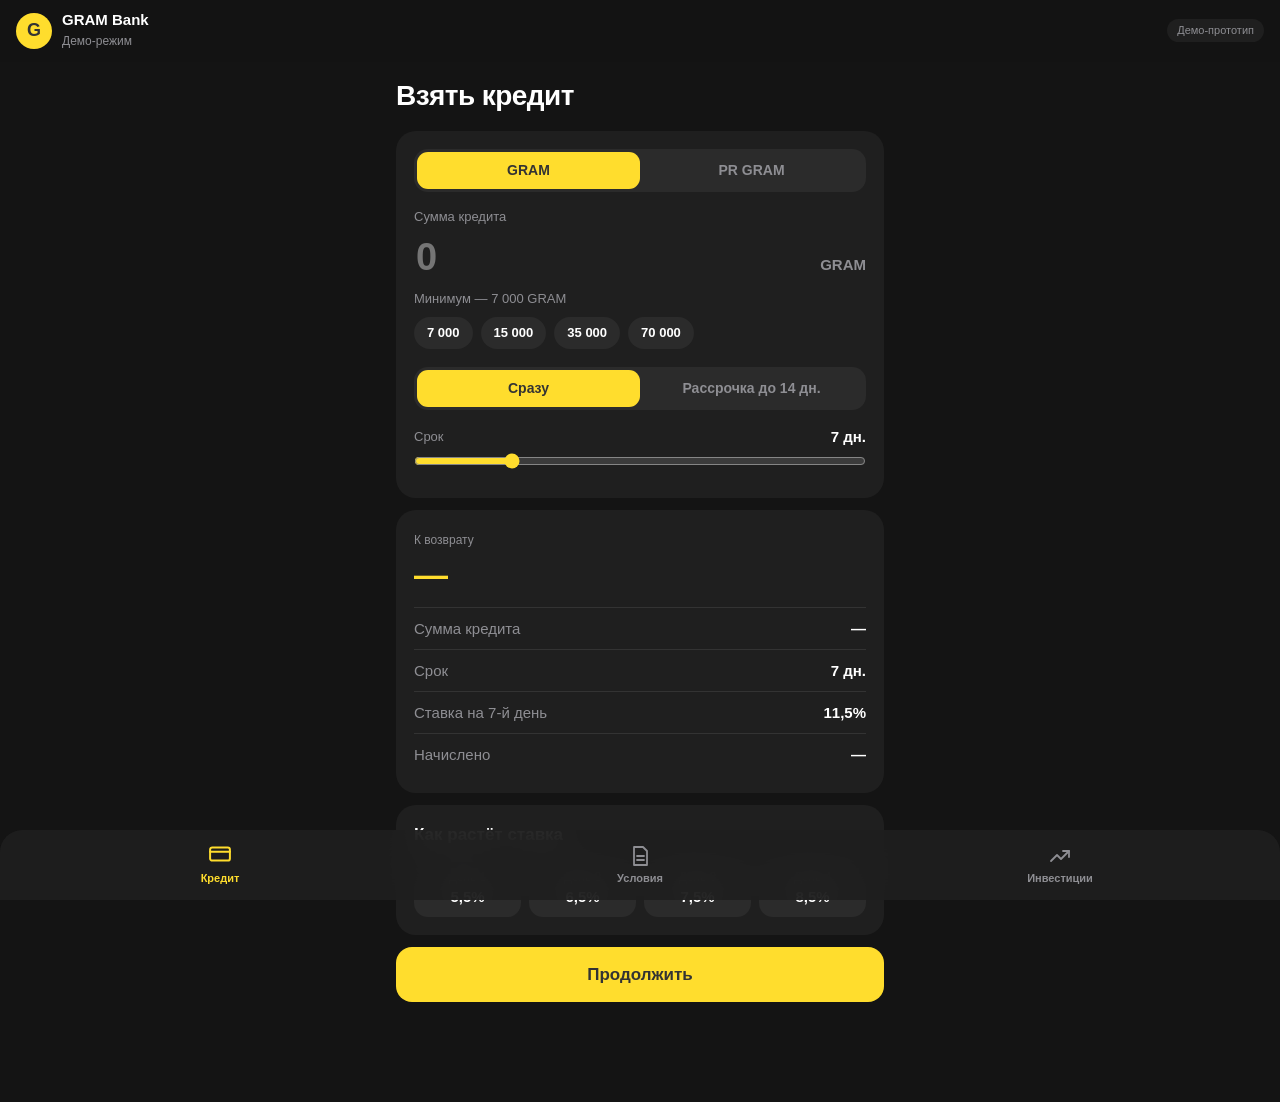
==== commit 464e7c99: "index.html" ====
--- a/index.html
+++ b/index.html
@@ -182,7 +182,7 @@
   // Волатильность графиков курсов, % в день
   vol:{GRAM:1.2, PRGRAM:5},
   // Кредит: ставка в 1-й день, прибавка в день (оба в %), запас залога %, рассрочка
-  credit:{min:7000, max:10000000, maxDays:30, startRate:3.5, rateStep:1, margin:15, instMaxDays:14, instFee:3},
+  credit:{min:7000, max:10000000, maxDays:30, startRate:5.5, rateStep:1, margin:15, instMaxDays:14, instFee:3},
   support:'Grammbank1' // куда уходит заявка
 };
 /* ===================================================================== */
